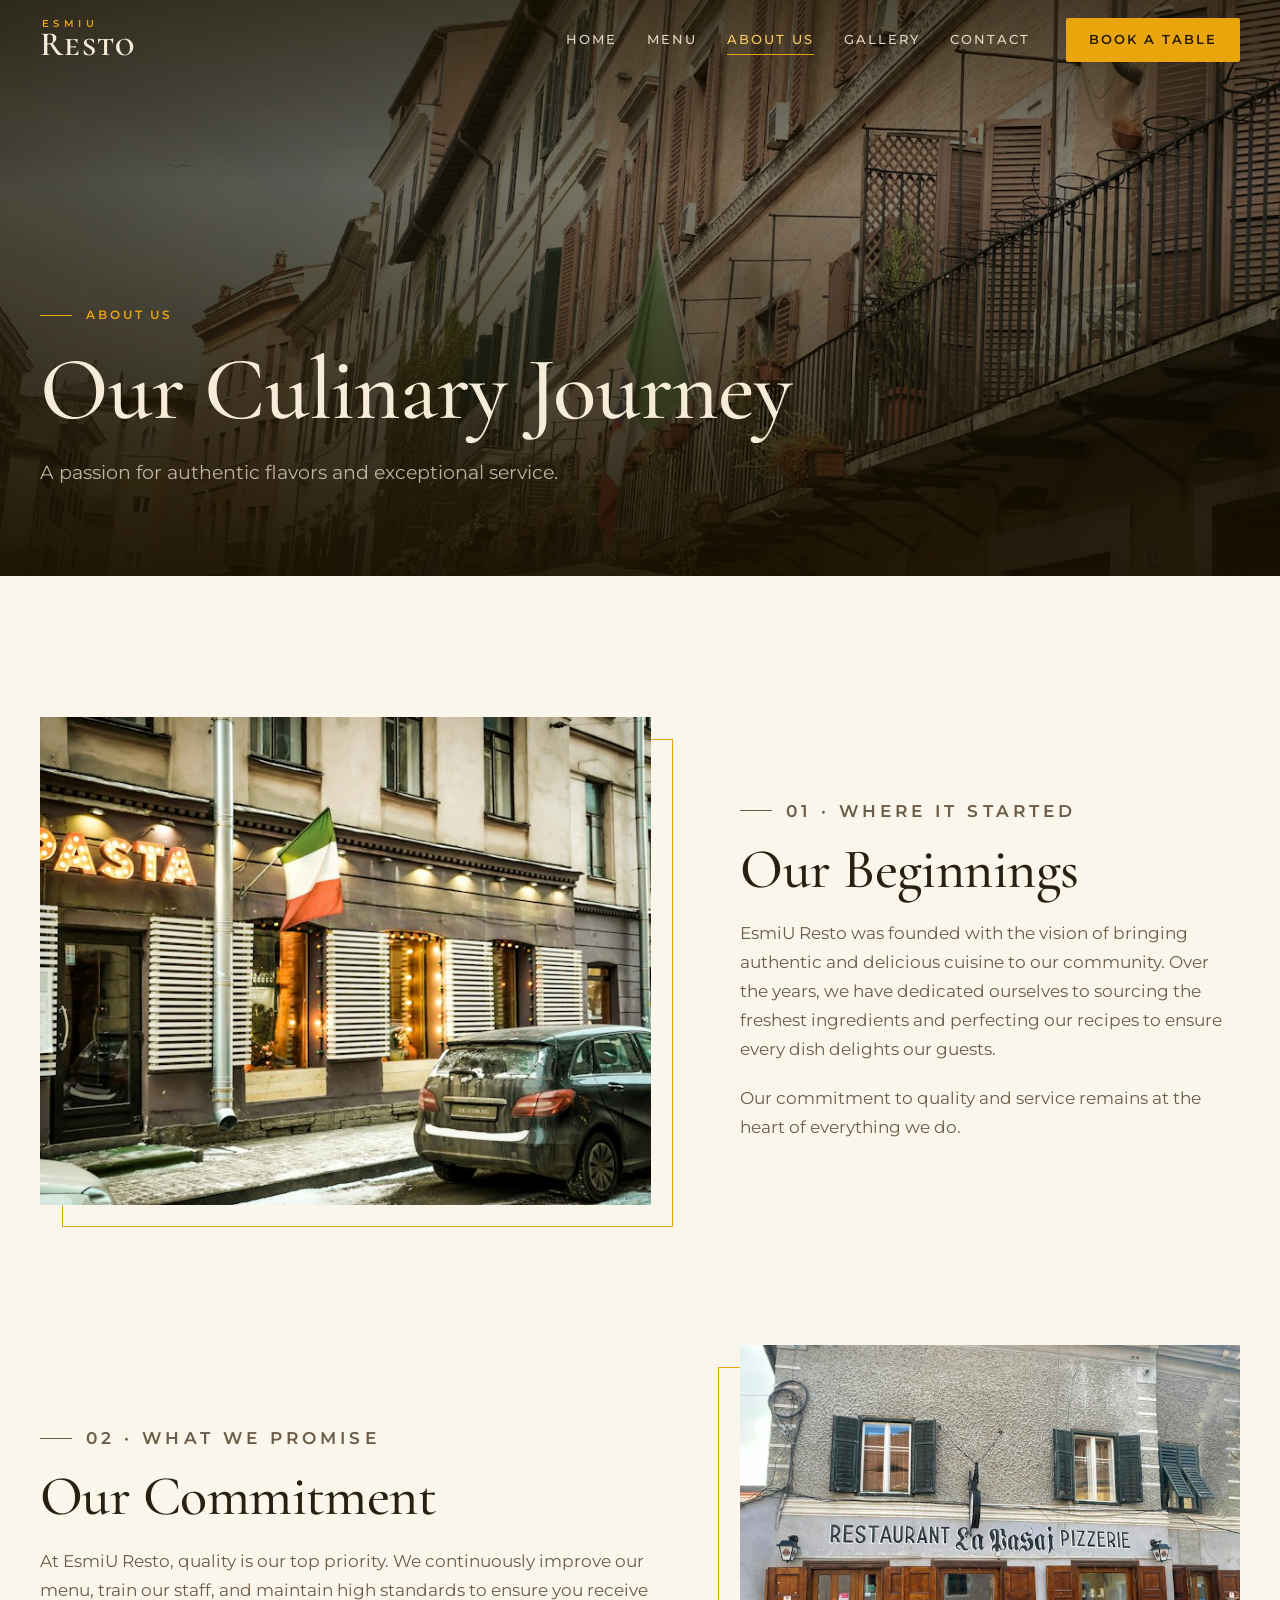
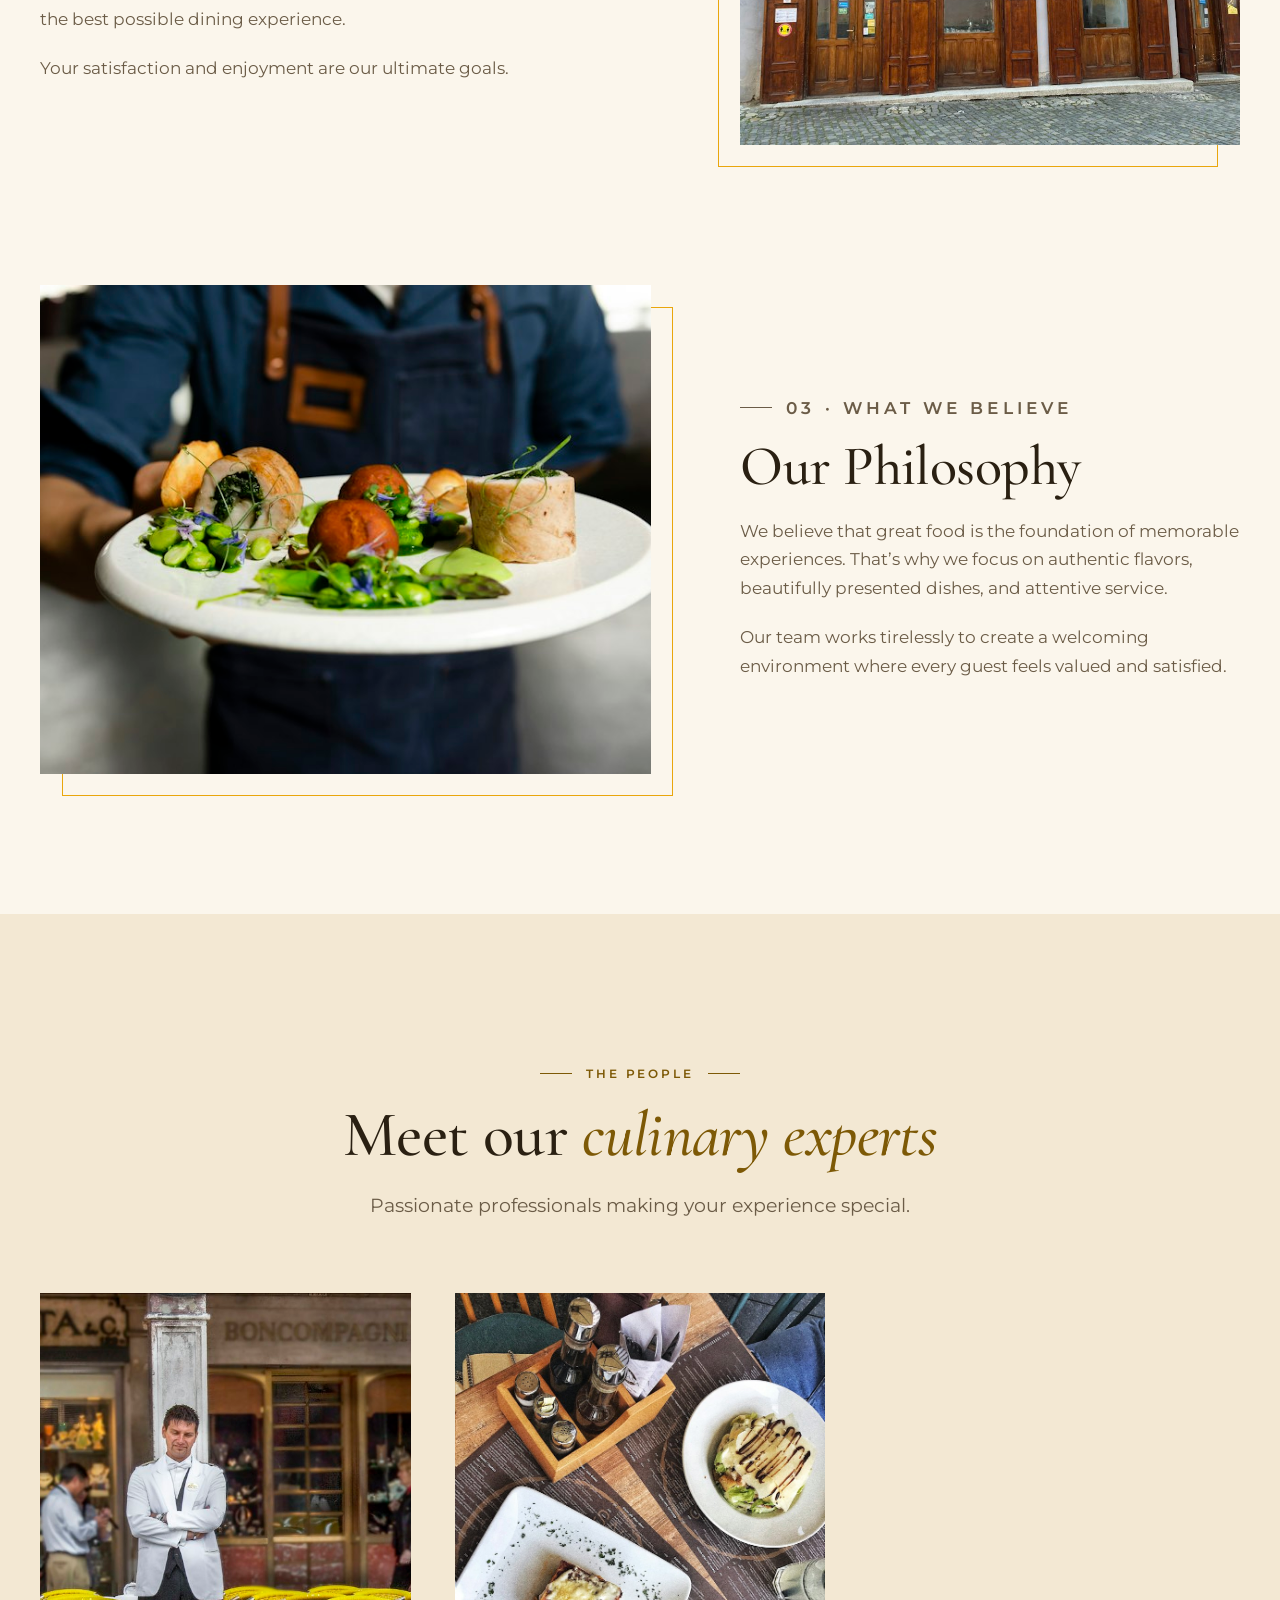
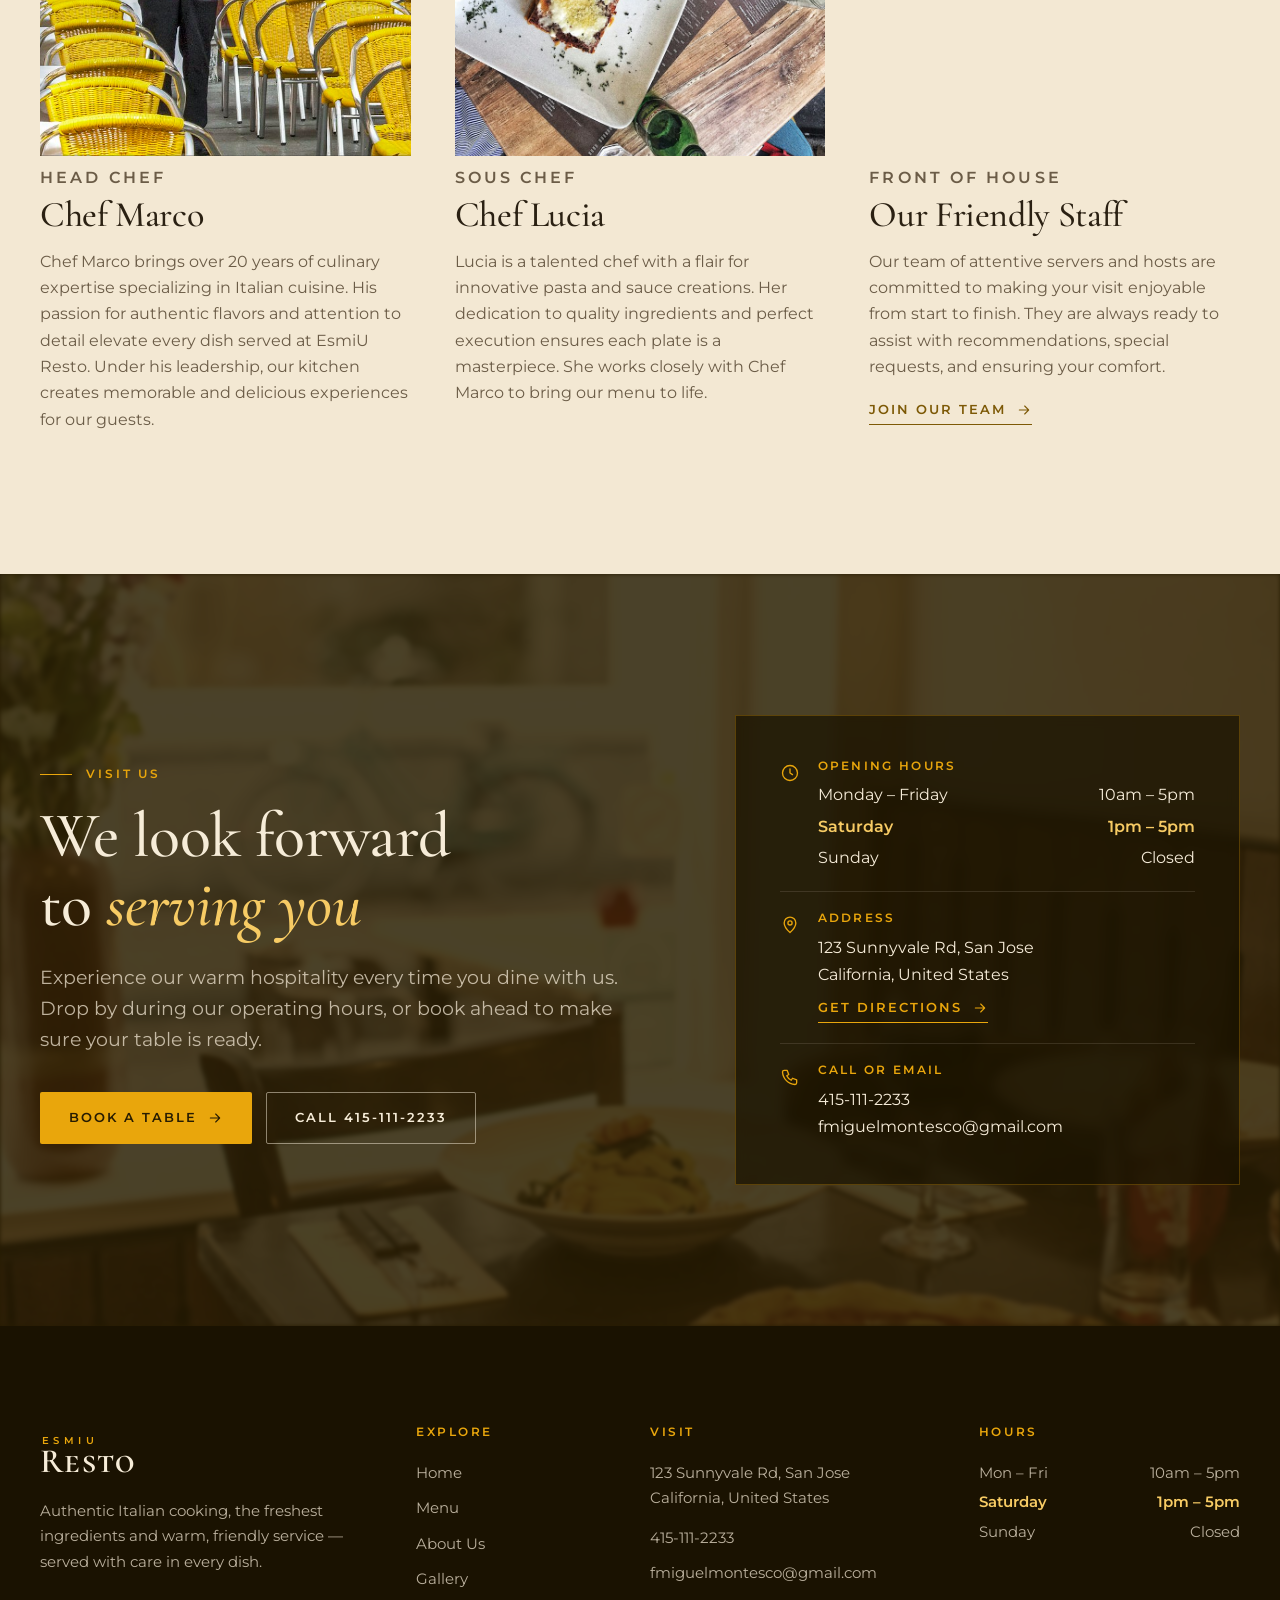
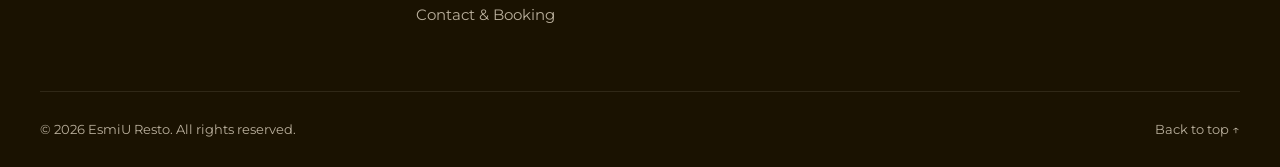
==== about.html @ 7eee8d4f "Add menu page with detailed dish descriptions and images" ====
<!doctype html>
<html lang="en">
<head>
  <meta charset="utf-8">
  <meta name="viewport" content="width=device-width, initial-scale=1">
  <title>About Us — EsmiU Resto</title>
  <meta name="description" content="The story behind EsmiU Resto: our beginnings, our commitment to quality and the chefs and staff who make every visit special.">
  <meta name="theme-color" content="#271c02">
  <meta property="og:type" content="website">
  <meta property="og:site_name" content="EsmiU Resto">
  <meta property="og:title" content="About Us — EsmiU Resto">
  <meta property="og:description" content="A passion for authentic flavors and exceptional service.">
  <meta property="og:image" content="assets/images/review-1-1600.jpg">
  <link rel="icon" href="assets/favicon.svg" type="image/svg+xml">
  <link rel="preconnect" href="https://fonts.googleapis.com">
  <link rel="preconnect" href="https://fonts.gstatic.com" crossorigin>
  <link rel="stylesheet" href="https://fonts.googleapis.com/css2?family=Cormorant+Garamond:ital,wght@0,400;0,500;0,600;1,400;1,500&family=Cormorant+SC:wght@500;600;700&family=Montserrat:wght@400;500;600&display=swap">
  <link rel="stylesheet" href="assets/css/styles.css">
  <script>document.documentElement.classList.add('js')</script>
</head>
<body id="top">
  <svg width="0" height="0" style="position:absolute" aria-hidden="true">
    <symbol id="i-arrow" viewBox="0 0 24 24"><path d="M5 12h14M13 6l6 6-6 6"/></symbol>
    <symbol id="i-clock" viewBox="0 0 24 24"><circle cx="12" cy="12" r="9"/><path d="M12 7v5l3 2"/></symbol>
    <symbol id="i-pin" viewBox="0 0 24 24"><path d="M12 21s-7-6.2-7-11.5a7 7 0 0 1 14 0C19 14.8 12 21 12 21z"/><circle cx="12" cy="9.5" r="2.5"/></symbol>
    <symbol id="i-phone" viewBox="0 0 24 24"><path d="M5 4h3.5l2 5-2.4 1.5a11 11 0 0 0 5.4 5.4L15 13.5l5 2V19a2 2 0 0 1-2 2A16 16 0 0 1 3 6a2 2 0 0 1 2-2z"/></symbol>
  </svg>

  <a class="skip-link" href="#main">Skip to content</a>

  <header class="site-header" data-header>
    <div class="container site-header__inner">
      <a class="brand" href="index.html" aria-label="EsmiU Resto home">
        <span class="brand__kicker">EsmiU</span>
        <span class="brand__name">Resto</span>
      </a>
      <nav class="nav" id="site-nav" aria-label="Main">
        <ul class="nav__list">
          <li><a class="nav__link" href="index.html">Home</a></li>
          <li><a class="nav__link" href="menu.html">Menu</a></li>
          <li><a class="nav__link" href="about.html" aria-current="page">About Us</a></li>
          <li><a class="nav__link" href="gallery.html">Gallery</a></li>
          <li><a class="nav__link" href="contact.html">Contact</a></li>
        </ul>
        <a class="btn btn--gold nav__cta" href="contact.html#booking">Book a Table</a>
        <p class="nav__extra">Mon–Fri 10am–5pm · Sat 1pm–5pm<br><a href="tel:415-111-2233">415-111-2233</a></p>
      </nav>
      <button class="nav-toggle" type="button" aria-controls="site-nav" aria-expanded="false" aria-label="Open menu" data-nav-toggle>
        <span></span><span></span>
      </button>
    </div>
  </header>

  <main id="main">
    <section class="page-hero on-dark" aria-labelledby="page-title">
      <div class="page-hero__media">
        <img src="assets/images/review-1-1600.jpg"
             srcset="assets/images/review-1-800.jpg 800w, assets/images/review-1-1600.jpg 1600w"
             sizes="100vw" width="1600" height="1066" fetchpriority="high"
             alt="A narrow Italian street lined with restaurants">
      </div>
      <div class="container page-hero__content">
        <p class="eyebrow reveal">About us</p>
        <h1 class="reveal" id="page-title" style="--d:.08s">Our Culinary Journey</h1>
        <p class="lead reveal" style="--d:.16s">A passion for authentic flavors and exceptional service.</p>
      </div>
    </section>

    <!-- Story -->
    <section class="section" aria-label="Our story">
      <div class="container">
        <article class="feature">
          <div class="feature__media reveal">
            <img src="assets/images/about-beginnings-800.jpg"
                 srcset="assets/images/about-beginnings-800.jpg 800w, assets/images/about-beginnings-1600.jpg 1600w"
                 sizes="(max-width: 960px) 92vw, 55vw" width="800" height="533" loading="lazy" decoding="async"
                 alt="A pasta restaurant glowing at dusk on a city street">
          </div>
          <div class="feature__text reveal" style="--d:.1s">
            <p class="eyebrow">01 · Where it started</p>
            <h2>Our Beginnings</h2>
            <p>EsmiU Resto was founded with the vision of bringing authentic and delicious cuisine to our community. Over the years, we have dedicated ourselves to sourcing the freshest ingredients and perfecting our recipes to ensure every dish delights our guests.</p>
            <p>Our commitment to quality and service remains at the heart of everything we do.</p>
          </div>
        </article>

        <article class="feature feature--flip">
          <div class="feature__media reveal">
            <img src="assets/images/about-commitment-800.jpg"
                 srcset="assets/images/about-commitment-800.jpg 800w, assets/images/about-commitment-1600.jpg 1600w"
                 sizes="(max-width: 960px) 92vw, 55vw" width="800" height="600" loading="lazy" decoding="async"
                 alt="The front of a traditional restaurant and pizzeria">
          </div>
          <div class="feature__text reveal" style="--d:.1s">
            <p class="eyebrow">02 · What we promise</p>
            <h2>Our Commitment</h2>
            <p>At EsmiU Resto, quality is our top priority. We continuously improve our menu, train our staff, and maintain high standards to ensure you receive the best possible dining experience.</p>
            <p>Your satisfaction and enjoyment are our ultimate goals.</p>
          </div>
        </article>

        <article class="feature">
          <div class="feature__media reveal">
            <img src="assets/images/about-philosophy-800.jpg"
                 srcset="assets/images/about-philosophy-800.jpg 800w, assets/images/about-philosophy-1600.jpg 1600w"
                 sizes="(max-width: 960px) 92vw, 55vw" width="800" height="530" loading="lazy" decoding="async"
                 alt="A server presenting a beautifully plated dish">
          </div>
          <div class="feature__text reveal" style="--d:.1s">
            <p class="eyebrow">03 · What we believe</p>
            <h2>Our Philosophy</h2>
            <p>We believe that great food is the foundation of memorable experiences. That’s why we focus on authentic flavors, beautifully presented dishes, and attentive service.</p>
            <p>Our team works tirelessly to create a welcoming environment where every guest feels valued and satisfied.</p>
          </div>
        </article>
      </div>
    </section>

    <!-- Team -->
    <section class="section section--tint" aria-labelledby="team-title">
      <div class="container">
        <header class="section-head section-head--center reveal">
          <p class="eyebrow">The people</p>
          <h2 class="title" id="team-title">Meet our <em>culinary experts</em></h2>
          <p class="lead">Passionate professionals making your experience special.</p>
        </header>
        <div class="grid-3">
          <article class="member reveal">
            <div class="member__media">
              <img src="assets/images/chef-marco-800.jpg"
                   srcset="assets/images/chef-marco-800.jpg 800w, assets/images/chef-marco-1600.jpg 1600w"
                   sizes="(max-width: 960px) 92vw, 30vw" width="800" height="696" loading="lazy" decoding="async"
                   alt="A chef in whites standing outside a restaurant terrace">
            </div>
            <p class="member__role">Head Chef</p>
            <h3>Chef Marco</h3>
            <p>Chef Marco brings over 20 years of culinary expertise specializing in Italian cuisine. His passion for authentic flavors and attention to detail elevate every dish served at EsmiU Resto. Under his leadership, our kitchen creates memorable and delicious experiences for our guests.</p>
          </article>
          <article class="member reveal" style="--d:.1s">
            <div class="member__media">
              <img src="assets/images/chef-lucia-800.jpg"
                   srcset="assets/images/chef-lucia-800.jpg 800w, assets/images/chef-lucia-1600.jpg 1600w"
                   sizes="(max-width: 960px) 92vw, 30vw" width="800" height="1067" loading="lazy" decoding="async"
                   alt="Freshly plated pasta and salads on a restaurant table">
            </div>
            <p class="member__role">Sous Chef</p>
            <h3>Chef Lucia</h3>
            <p>Lucia is a talented chef with a flair for innovative pasta and sauce creations. Her dedication to quality ingredients and perfect execution ensures each plate is a masterpiece. She works closely with Chef Marco to bring our menu to life.</p>
          </article>
          <article class="member reveal" style="--d:.2s">
            <div class="member__media">
              <img src="assets/images/staff-800.jpg"
                   srcset="assets/images/staff-800.jpg 800w, assets/images/staff-1600.jpg 1600w"
                   sizes="(max-width: 960px) 92vw, 30vw" width="800" height="1009" loading="lazy" decoding="async"
                   alt="A smiling host beside a chalkboard menu listing lasagna and penne">
            </div>
            <p class="member__role">Front of house</p>
            <h3>Our Friendly Staff</h3>
            <p>Our team of attentive servers and hosts are committed to making your visit enjoyable from start to finish. They are always ready to assist with recommendations, special requests, and ensuring your comfort.</p>
            <a class="link-arrow" href="mailto:fmiguelmontesco@gmail.com?subject=Joining%20the%20EsmiU%20Resto%20team">Join our team <svg class="icon" aria-hidden="true"><use href="#i-arrow"/></svg></a>
          </article>
        </div>
      </div>
    </section>

    <!-- Visit -->
    <section class="section section--dark on-dark visit" aria-labelledby="visit-title">
      <div class="visit__bg" aria-hidden="true">
        <img src="assets/images/reservation-1600.jpg" width="1600" height="1066" loading="lazy" decoding="async" alt="">
      </div>
      <div class="container visit__grid">
        <div class="reveal">
          <p class="eyebrow">Visit us</p>
          <h2 class="title" id="visit-title" style="margin-top:18px">We look forward to <em>serving you</em></h2>
          <p class="lead">Experience our warm hospitality every time you dine with us. Drop by during our operating hours, or book ahead to make sure your table is ready.</p>
          <div class="visit__actions">
            <a class="btn btn--gold" href="contact.html#booking">Book a Table <svg class="icon" aria-hidden="true"><use href="#i-arrow"/></svg></a>
            <a class="btn btn--outline" href="tel:415-111-2233">Call 415-111-2233</a>
          </div>
        </div>
        <div class="info-card reveal" style="--d:.12s">
          <div class="info-row">
            <svg class="icon" aria-hidden="true"><use href="#i-clock"/></svg>
            <div>
              <h3>Opening hours</h3>
              <ul class="hours" data-hours>
                <li data-days="1,2,3,4,5"><span>Monday – Friday</span><span>10am – 5pm</span></li>
                <li data-days="6"><span>Saturday</span><span>1pm – 5pm</span></li>
                <li data-days="0"><span>Sunday</span><span>Closed</span></li>
              </ul>
            </div>
          </div>
          <div class="info-row">
            <svg class="icon" aria-hidden="true"><use href="#i-pin"/></svg>
            <div>
              <h3>Address</h3>
              <address>123 Sunnyvale Rd, San Jose<br>California, United States</address>
              <a class="link-arrow" href="https://maps.google.com/maps?q=123+Sunnyvale+Rd,+San+Jose,+California" target="_blank" rel="noopener">Get directions <svg class="icon" aria-hidden="true"><use href="#i-arrow"/></svg></a>
            </div>
          </div>
          <div class="info-row">
            <svg class="icon" aria-hidden="true"><use href="#i-phone"/></svg>
            <div>
              <h3>Call or email</h3>
              <a href="tel:415-111-2233">415-111-2233</a><br>
              <a href="mailto:fmiguelmontesco@gmail.com">fmiguelmontesco@gmail.com</a>
            </div>
          </div>
        </div>
      </div>
    </section>
  </main>

  <footer class="site-footer on-dark">
    <div class="container footer-grid">
      <div>
        <a class="brand" href="index.html" aria-label="EsmiU Resto home">
          <span class="brand__kicker">EsmiU</span>
          <span class="brand__name">Resto</span>
        </a>
        <p class="footer-blurb">Authentic Italian cooking, the freshest ingredients and warm, friendly service — served with care in every dish.</p>
      </div>
      <div>
        <h2>Explore</h2>
        <ul class="footer-links">
          <li><a href="index.html">Home</a></li>
          <li><a href="menu.html">Menu</a></li>
          <li><a href="about.html">About Us</a></li>
          <li><a href="gallery.html">Gallery</a></li>
          <li><a href="contact.html">Contact &amp; Booking</a></li>
        </ul>
      </div>
      <div>
        <h2>Visit</h2>
        <address>123 Sunnyvale Rd, San Jose<br>California, United States</address>
        <ul class="footer-links">
          <li><a href="tel:415-111-2233">415-111-2233</a></li>
          <li><a href="mailto:fmiguelmontesco@gmail.com">fmiguelmontesco@gmail.com</a></li>
        </ul>
      </div>
      <div>
        <h2>Hours</h2>
        <ul class="hours" data-hours>
          <li data-days="1,2,3,4,5"><span>Mon – Fri</span><span>10am – 5pm</span></li>
          <li data-days="6"><span>Saturday</span><span>1pm – 5pm</span></li>
          <li data-days="0"><span>Sunday</span><span>Closed</span></li>
        </ul>
      </div>
    </div>
    <div class="container footer-bottom">
      <p>© <span data-year>2026</span> EsmiU Resto. All rights reserved.</p>
      <a href="#top">Back to top ↑</a>
    </div>
  </footer>

  <script src="assets/js/main.js" defer></script>
</body>
</html>
---- assets/css/styles.css ----
/* ==========================================================================
   EsmiU Resto — site styles
   Palette and wordmark carried over from the original site:
   espresso #271c02 · gold #e9a60c · deep gold #886107 · cream #fcebc5
   ========================================================================== */

:root {
  --ink: #271c02;
  --ink-deep: #1a1201;
  --gold: #e9a60c;
  --gold-soft: #f7cb64;
  --gold-deep: #7d5906;
  --cream: #fcebc5;
  --paper: #fbf6ec;
  --paper-2: #f3e8d3;
  --text: #2a2012;
  --muted: #6b5c47;
  --line: rgba(39, 28, 2, 0.14);
  --on-dark: #f6ecd8;
  --on-dark-muted: rgba(246, 236, 216, 0.72);
  --error: #b3412b;

  --font-display: "Cormorant Garamond", Georgia, "Times New Roman", serif;
  --font-mark: "Cormorant SC", "Cormorant Garamond", Georgia, serif;
  --font-body: "Montserrat", system-ui, -apple-system, "Segoe UI", sans-serif;

  --container: 1200px;
  --gutter: clamp(16px, 4vw, 40px);
  --header-h: 80px;
  --ease: cubic-bezier(0.2, 0.7, 0.2, 1);
  --ease-io: cubic-bezier(0.76, 0, 0.24, 1);
  --shadow: 0 40px 80px -56px rgba(39, 28, 2, 0.45);
}

/* ---------- Base ---------- */

*,
*::before,
*::after { box-sizing: border-box; }

html {
  scroll-behavior: smooth;
  scroll-padding-top: calc(var(--header-h) + 16px);
  -webkit-text-size-adjust: 100%;
}

body {
  margin: 0;
  background: var(--paper);
  color: var(--text);
  font: 400 16px/1.7 var(--font-body);
  -webkit-font-smoothing: antialiased;
  text-rendering: optimizeLegibility;
  overflow-x: clip;
}

body.nav-open,
body:has(dialog[open]) { overflow: hidden; }

img { display: block; max-width: 100%; height: auto; }
a { color: inherit; text-decoration: none; }
address { font-style: normal; }
p { margin: 0; }
p + p { margin-top: 1em; }

h1, h2, h3, h4 {
  margin: 0;
  font-family: var(--font-display);
  font-weight: 500;
  line-height: 1.08;
  letter-spacing: -0.01em;
  text-wrap: balance;
}

em { font-style: italic; }
button, input, select, textarea { font: inherit; color: inherit; }
:focus-visible { outline: 2px solid var(--gold); outline-offset: 3px; }

.container {
  width: min(100% - 2 * var(--gutter), var(--container));
  margin-inline: auto;
}

.skip-link {
  position: absolute;
  left: 16px;
  top: -64px;
  z-index: 300;
  padding: 10px 16px;
  background: var(--gold);
  color: var(--ink);
  font-weight: 600;
  transition: top 0.2s;
}
.skip-link:focus { top: 16px; }

.visually-hidden {
  position: absolute !important;
  width: 1px; height: 1px;
  overflow: hidden;
  clip: rect(0 0 0 0);
  white-space: nowrap;
}

.icon {
  width: 20px;
  height: 20px;
  flex: none;
  fill: none;
  stroke: currentColor;
  stroke-width: 1.6;
  stroke-linecap: round;
  stroke-linejoin: round;
}

/* ---------- Type helpers ---------- */

.eyebrow {
  display: inline-flex;
  align-items: center;
  gap: 14px;
  font: 600 12px/1.2 var(--font-body);
  letter-spacing: 0.24em;
  text-transform: uppercase;
  color: var(--gold-deep);
}
.eyebrow::before {
  content: "";
  width: 32px;
  height: 1px;
  background: currentColor;
}

.lead {
  max-width: 60ch;
  font-size: clamp(16.5px, 1.5vw, 18.5px);
  color: var(--muted);
}

.title {
  font-size: clamp(38px, 5vw, 64px);
}

.title em,
.accent { color: var(--gold-deep); }

.link-arrow {
  display: inline-flex;
  align-items: center;
  gap: 10px;
  padding-bottom: 6px;
  border-bottom: 1px solid currentColor;
  font: 600 12.5px/1 var(--font-body);
  letter-spacing: 0.16em;
  text-transform: uppercase;
  color: var(--gold-deep);
  transition: gap 0.25s var(--ease), color 0.25s;
}
.link-arrow .icon { width: 16px; height: 16px; }
.link-arrow:hover { gap: 14px; }

/* Dark surfaces */
.on-dark .eyebrow { color: var(--gold); }
.on-dark .lead { color: var(--on-dark-muted); }
.on-dark .title em,
.on-dark .accent { color: var(--gold-soft); }
.on-dark .link-arrow { color: var(--gold); }
.on-dark .link-arrow:hover { color: var(--gold-soft); }

/* ---------- Buttons ---------- */

.btn {
  position: relative;
  isolation: isolate;
  overflow: hidden;
  display: inline-flex;
  align-items: center;
  justify-content: center;
  gap: 10px;
  min-height: 52px;
  padding: 0 28px;
  border: 1px solid transparent;
  border-radius: 2px;
  font: 600 12.5px/1 var(--font-body);
  letter-spacing: 0.16em;
  text-transform: uppercase;
  white-space: nowrap;
  cursor: pointer;
  transition: background 0.25s, color 0.25s, border-color 0.25s, box-shadow 0.3s, transform 0.25s var(--ease);
}
.btn .icon { width: 16px; height: 16px; transition: transform 0.25s var(--ease); }
.btn:hover .icon { transform: translateX(3px); }
.btn:active { transform: translateY(1px); }

/* A soft light sweeps across solid buttons on hover. */
.btn--gold::after,
.btn--dark::after {
  content: "";
  position: absolute;
  inset: 0;
  z-index: -1;
  background: linear-gradient(110deg, transparent 35%, rgba(255, 255, 255, 0.42) 50%, transparent 65%);
  transform: translateX(-101%);
  transition: transform 0.8s var(--ease);
}
.btn--gold:hover::after,
.btn--dark:hover::after { transform: translateX(101%); }

.btn--gold { background: var(--gold); color: var(--ink); }
.btn--gold:hover { background: var(--gold-soft); box-shadow: 0 16px 30px -16px rgba(233, 166, 12, 0.75); }

.btn--outline { border-color: rgba(246, 236, 216, 0.5); color: var(--on-dark); }
.btn--outline:hover { background: var(--on-dark); border-color: var(--on-dark); color: var(--ink); }

.btn--dark { background: var(--ink); color: var(--cream); }
.btn--dark:hover { background: var(--gold-deep); }

/* ---------- Header & navigation ---------- */

.site-header {
  position: fixed;
  inset: 0 0 auto;
  z-index: 100;
  height: var(--header-h);
  color: var(--on-dark);
}

/* Background lives on a pseudo-element so backdrop-filter doesn't trap the fixed mobile nav. */
.site-header::before {
  content: "";
  position: absolute;
  inset: 0;
  background: rgba(26, 18, 1, 0.92);
  backdrop-filter: blur(12px);
  -webkit-backdrop-filter: blur(12px);
  box-shadow: 0 1px 0 rgba(233, 166, 12, 0.2);
  opacity: 0;
  transition: opacity 0.35s;
}
.site-header.is-solid::before { opacity: 1; }

.site-header__inner {
  position: relative;
  display: flex;
  align-items: center;
  justify-content: space-between;
  gap: 24px;
  height: 100%;
}

.brand {
  position: relative;
  z-index: 2;
  display: inline-flex;
  flex-direction: column;
  line-height: 1;
}
.brand__kicker {
  padding-left: 2px;
  margin-bottom: 1px;
  font: 600 10px/1 var(--font-body);
  letter-spacing: 0.44em;
  text-transform: uppercase;
  color: var(--gold);
}
.brand__name {
  font: 600 34px/0.9 var(--font-mark);
  letter-spacing: 0.04em;
}

.nav { display: flex; align-items: center; gap: 36px; }

.nav__list {
  display: flex;
  gap: 30px;
  margin: 0;
  padding: 0;
  list-style: none;
}

.nav__link {
  position: relative;
  display: inline-block;
  padding: 8px 0;
  font: 500 12.5px/1 var(--font-body);
  letter-spacing: 0.16em;
  text-transform: uppercase;
  opacity: 0.88;
  transition: opacity 0.2s, color 0.2s;
}
.nav__link::after {
  content: "";
  position: absolute;
  inset: auto 0 0;
  height: 1px;
  background: var(--gold);
  transform: scaleX(0);
  transform-origin: left;
  transition: transform 0.3s var(--ease);
}
.nav__link:hover,
.nav__link[aria-current="page"] { opacity: 1; color: var(--gold-soft); }
.nav__link:hover::after,
.nav__link[aria-current="page"]::after { transform: scaleX(1); }

.nav__cta { min-height: 44px; padding: 0 22px; }
.nav__extra { display: none; }

.nav-toggle {
  position: relative;
  z-index: 2;
  display: none;
  flex-direction: column;
  align-items: center;
  justify-content: center;
  gap: 6px;
  width: 46px;
  height: 46px;
  border: 1px solid rgba(246, 236, 216, 0.35);
  border-radius: 50%;
  background: transparent;
  color: var(--on-dark);
  cursor: pointer;
}
.nav-toggle span {
  display: block;
  width: 18px;
  height: 1.5px;
  background: currentColor;
  transition: transform 0.3s var(--ease);
}
.nav-toggle[aria-expanded="true"] span:first-child { transform: translateY(3.75px) rotate(45deg); }
.nav-toggle[aria-expanded="true"] span:last-child { transform: translateY(-3.75px) rotate(-45deg); }

@media (max-width: 1020px) {
  .nav-toggle { display: inline-flex; }

  .nav {
    position: fixed;
    inset: 0;
    z-index: 1;
    flex-direction: column;
    justify-content: center;
    gap: 40px;
    padding: calc(var(--header-h) + 20px) var(--gutter) 40px;
    background: var(--ink-deep);
    opacity: 0;
    visibility: hidden;
    transition: opacity 0.35s, visibility 0.35s;
  }
  .nav.is-open { opacity: 1; visibility: visible; }

  .nav__list { flex-direction: column; align-items: center; gap: 14px; }
  .nav__link {
    font: 500 clamp(32px, 8vw, 44px)/1.15 var(--font-display);
    letter-spacing: 0;
    text-transform: none;
  }
  .nav__cta { min-height: 52px; padding: 0 32px; }

  .nav__extra {
    display: block;
    text-align: center;
    font-size: 14px;
    color: var(--on-dark-muted);
  }

  /* Menu items rise in one after another when the overlay opens. */
  .nav__list li,
  .nav__cta,
  .nav__extra {
    opacity: 0;
    transform: translateY(18px);
    transition: opacity 0.5s var(--ease), transform 0.5s var(--ease);
  }
  .nav.is-open .nav__list li,
  .nav.is-open .nav__cta,
  .nav.is-open .nav__extra { opacity: 1; transform: none; }
  .nav.is-open .nav__list li:nth-child(1) { transition-delay: 0.06s; }
  .nav.is-open .nav__list li:nth-child(2) { transition-delay: 0.11s; }
  .nav.is-open .nav__list li:nth-child(3) { transition-delay: 0.16s; }
  .nav.is-open .nav__list li:nth-child(4) { transition-delay: 0.21s; }
  .nav.is-open .nav__list li:nth-child(5) { transition-delay: 0.26s; }
  .nav.is-open .nav__cta { transition-delay: 0.32s; }
  .nav.is-open .nav__extra { transition-delay: 0.38s; }
}

/* ---------- Heroes ---------- */

.hero,
.page-hero {
  position: relative;
  isolation: isolate;
  display: flex;
  align-items: flex-end;
  overflow: hidden;
  background: var(--ink);
  color: var(--on-dark);
}

.hero { min-height: 100vh; min-height: 100svh; }
.page-hero { min-height: clamp(440px, 64vh, 660px); }

.hero__media,
.page-hero__media {
  position: absolute;
  inset: 0;
  z-index: -2;
}
.hero__media img,
.page-hero__media img {
  width: 100%;
  height: 100%;
  object-fit: cover;
  filter: sepia(0.4) saturate(1.1) brightness(0.66) contrast(1.05);
  transform: scale(1.06);
  animation: settle 14s var(--ease) forwards;
}
.page-hero__media img { filter: sepia(0.2) brightness(0.6); }

@keyframes settle { to { transform: scale(1); } }

.hero::after,
.page-hero::after {
  content: "";
  position: absolute;
  inset: 0;
  z-index: -1;
  background:
    linear-gradient(180deg, rgba(26, 18, 1, 0.6) 0%, rgba(26, 18, 1, 0.1) 32%, rgba(26, 18, 1, 0.88) 100%),
    linear-gradient(90deg, rgba(26, 18, 1, 0.55) 0%, rgba(26, 18, 1, 0) 70%);
}

.hero__content {
  padding-block: calc(var(--header-h) + 64px) clamp(48px, 8vh, 96px);
}

.hero__title {
  margin-top: 22px;
  font: 600 clamp(64px, 12.5vw, 172px)/0.86 var(--font-mark);
  letter-spacing: 0.01em;
}

.hero__tagline {
  max-width: 26ch;
  margin-top: 22px;
  font: italic 400 clamp(22px, 2.6vw, 32px)/1.3 var(--font-display);
  color: var(--cream);
}

.hero__actions {
  display: flex;
  flex-wrap: wrap;
  gap: 14px;
  margin-top: 38px;
}

.hero__meta {
  display: flex;
  flex-wrap: wrap;
  gap: 14px 36px;
  margin-top: clamp(40px, 7vh, 72px);
  padding-top: 24px;
  border-top: 1px solid rgba(246, 236, 216, 0.2);
  font-size: 14px;
  color: var(--on-dark-muted);
}
.hero__meta > * { display: inline-flex; align-items: center; gap: 10px; }
.hero__meta .icon { width: 18px; height: 18px; color: var(--gold); }

.page-hero__content {
  padding-block: calc(var(--header-h) + 56px) clamp(48px, 7vw, 88px);
}
.page-hero h1 {
  margin-top: 18px;
  font-size: clamp(46px, 7vw, 96px);
}
.page-hero .lead { margin-top: 18px; color: var(--on-dark-muted); }
.page-hero .hero__meta { margin-top: 32px; }

/* Leaves room for cards that overlap the bottom of the hero. */
.page-hero--lift .page-hero__content { padding-bottom: clamp(120px, 13vw, 180px); }

/* Vertical "scroll" cue in the home hero */
.scroll-cue {
  position: absolute;
  right: max(var(--gutter), calc((100% - var(--container)) / 2));
  bottom: clamp(48px, 8vh, 96px);
  display: flex;
  flex-direction: column;
  align-items: center;
  gap: 14px;
  font: 600 10.5px/1 var(--font-body);
  letter-spacing: 0.32em;
  text-transform: uppercase;
  color: var(--on-dark-muted);
  transition: color 0.25s;
}
.scroll-cue span { writing-mode: vertical-rl; }
.scroll-cue::after {
  content: "";
  width: 1px;
  height: 72px;
  background: linear-gradient(var(--gold), rgba(233, 166, 12, 0));
  animation: cue 2.4s var(--ease-io) infinite;
}
.scroll-cue:hover { color: var(--gold-soft); }

@keyframes cue {
  0% { transform: scaleY(0); transform-origin: top; }
  45% { transform: scaleY(1); transform-origin: top; }
  55% { transform: scaleY(1); transform-origin: bottom; }
  100% { transform: scaleY(0); transform-origin: bottom; }
}

/* Open / closed indicator */
.status { display: inline-flex; align-items: center; gap: 10px; font-weight: 500; }
.status::before {
  content: "";
  width: 8px;
  height: 8px;
  border-radius: 50%;
  background: #9a917f;
}
.status.is-open::before { background: #79c46b; box-shadow: 0 0 0 4px rgba(121, 196, 107, 0.22); }
.status.is-closed::before { background: #e07a5f; box-shadow: 0 0 0 4px rgba(224, 122, 95, 0.2); }
.on-dark .status { color: var(--on-dark); }
[data-open-status]:empty { display: none; }

/* ---------- Sections ---------- */

.section { padding-block: clamp(80px, 11vw, 150px); }
.section--tint { background: var(--paper-2); }
.section--dark { background: var(--ink); color: var(--on-dark); }

.section-head { max-width: 720px; margin-bottom: clamp(44px, 6vw, 72px); }
.section-head .title { margin-top: 18px; }
.section-head .lead { margin-top: 20px; }

.section-head--center { margin-inline: auto; text-align: center; }
.section-head--center .lead { margin-inline: auto; }
.section-head--center .eyebrow::after {
  content: "";
  width: 32px;
  height: 1px;
  background: currentColor;
}

.section-head--split {
  display: flex;
  flex-wrap: wrap;
  align-items: flex-end;
  justify-content: space-between;
  gap: 24px 48px;
  max-width: none;
}
.section-head--split > div { max-width: 640px; }

/* ---------- Marquee band ---------- */

.marquee {
  overflow: hidden;
  padding-block: 20px;
  background: var(--gold);
  color: var(--ink);
}
.marquee__track {
  display: flex;
  width: max-content;
  animation: marquee 42s linear infinite;
}
.marquee:hover .marquee__track { animation-play-state: paused; }
.marquee__group { display: flex; flex: none; align-items: center; }
.marquee__group span {
  padding-inline: 26px;
  font: italic 500 clamp(24px, 2.8vw, 34px)/1 var(--font-display);
  white-space: nowrap;
}
.marquee__group svg {
  width: 14px;
  height: 14px;
  flex: none;
  fill: var(--ink);
  opacity: 0.55;
}

@keyframes marquee { to { transform: translateX(-50%); } }

/* ---------- Welcome (home) ---------- */

.welcome {
  display: grid;
  grid-template-columns: 1fr 1fr;
  gap: clamp(56px, 8vw, 120px);
  align-items: center;
}
.welcome__text .lead { margin-top: 24px; }
.welcome__text p:not(.lead) { margin-top: 18px; color: var(--muted); }

.promise {
  margin: 34px 0 0;
  padding-left: 24px;
  border-left: 2px solid var(--gold);
  font: italic 400 clamp(21px, 2vw, 25px)/1.45 var(--font-display);
  color: var(--text);
}
.welcome__text .link-arrow { margin-top: 34px; }

.collage { position: relative; padding-bottom: 80px; }
.collage__main {
  width: 80%;
  aspect-ratio: 4 / 5;
  object-fit: cover;
}
.collage__inset {
  position: absolute;
  right: 0;
  bottom: 0;
  width: 54%;
  aspect-ratio: 4 / 3;
  object-fit: cover;
  border: 10px solid var(--paper);
  box-shadow: 0 30px 60px -30px rgba(39, 28, 2, 0.5);
}

.badge {
  position: absolute;
  top: -40px;
  right: 6%;
  display: grid;
  place-items: center;
  width: 150px;
  height: 150px;
  border-radius: 50%;
  background: var(--cream);
  color: var(--ink);
  box-shadow: 0 20px 40px -24px rgba(39, 28, 2, 0.5);
}
.badge svg {
  position: absolute;
  inset: 0;
  width: 100%;
  height: 100%;
  animation: spin 30s linear infinite;
}
.badge text {
  font: 600 10.5px var(--font-body);
  letter-spacing: 0.3em;
  fill: var(--gold-deep);
}
.badge__core { font: 600 26px/1 var(--font-mark); }

@keyframes spin { to { transform: rotate(360deg); } }

/* ---------- Pillars ---------- */

.grid-3 {
  display: grid;
  grid-template-columns: repeat(3, 1fr);
  gap: clamp(28px, 3.5vw, 44px);
}

.pillar__media {
  position: relative;
  aspect-ratio: 4 / 3;
  overflow: hidden;
}
.pillar__media img,
.member__media img,
.dish__media img,
.review__media img {
  width: 100%;
  height: 100%;
  object-fit: cover;
  transition: transform 1s var(--ease);
}
.pillar:hover img,
.member:hover img,
.dish:hover img { transform: scale(1.05); }

.pillar__num {
  position: absolute;
  left: 20px;
  bottom: 10px;
  font: 500 56px/1 var(--font-display);
  font-variant-numeric: lining-nums;
  color: var(--cream);
  text-shadow: 0 2px 24px rgba(26, 18, 1, 0.6);
}
.pillar h3 { margin-top: 26px; font-size: 32px; }
.pillar p { margin-top: 12px; color: var(--muted); }

/* ---------- Signature dishes ---------- */

.dishes {
  display: grid;
  grid-template-columns: repeat(4, 1fr);
  gap: 24px;
}

.dish {
  display: flex;
  flex-direction: column;
  border: 1px solid rgba(233, 166, 12, 0.18);
  background: rgba(246, 236, 216, 0.03);
  transition: border-color 0.3s, transform 0.4s var(--ease);
}
.dish:hover { border-color: rgba(233, 166, 12, 0.55); transform: translateY(-4px); }
.dish__media { aspect-ratio: 4 / 5; overflow: hidden; }
.dish__body {
  display: flex;
  flex: 1;
  flex-direction: column;
  gap: 12px;
  padding: 26px 24px 28px;
}
.dish__tag {
  font: 600 11px/1 var(--font-body);
  letter-spacing: 0.2em;
  text-transform: uppercase;
  color: var(--gold);
}
.dish h3 { font-size: 29px; }
.dish p { flex: 1; font-size: 15px; color: var(--on-dark-muted); }
.dish .link-arrow { align-self: flex-start; margin-top: 8px; }

/* ---------- Story list (home) ---------- */

.story {
  display: grid;
  grid-template-columns: 0.85fr 1.15fr;
  gap: clamp(48px, 7vw, 110px);
  align-items: start;
}
.story__intro { position: sticky; top: calc(var(--header-h) + 40px); }
.story__intro .lead { margin-top: 22px; }
.story__intro .btn { margin-top: 34px; }

.story-item {
  display: grid;
  grid-template-columns: 210px 1fr;
  gap: 32px;
  align-items: center;
  padding-block: 34px;
  border-top: 1px solid var(--line);
}
.story-item:last-child { border-bottom: 1px solid var(--line); }
.story-item img { width: 100%; aspect-ratio: 4 / 3; object-fit: cover; }
.story-item h3 { font-size: 30px; }
.story-item p { margin-top: 10px; color: var(--muted); }

/* ---------- Reviews ---------- */

.reviews {
  display: grid;
  grid-template-columns: repeat(3, 1fr);
  gap: 28px;
}
.review {
  display: flex;
  flex-direction: column;
  margin: 0;
  background: var(--paper);
  box-shadow: 0 30px 60px -48px rgba(39, 28, 2, 0.5);
}
.review__media { aspect-ratio: 16 / 9; overflow: hidden; }
.review__body {
  display: flex;
  flex: 1;
  flex-direction: column;
  padding: 30px 32px 34px;
}
.review__mark {
  height: 34px;
  font: 500 92px/0.75 var(--font-display);
  color: var(--gold);
}
.review h3 { margin-top: 6px; font-size: 27px; }
.review blockquote {
  flex: 1;
  margin: 14px 0 0;
  font: italic 400 20px/1.5 var(--font-display);
}
.review figcaption {
  margin-top: 24px;
  font: 600 11.5px/1 var(--font-body);
  letter-spacing: 0.2em;
  text-transform: uppercase;
  color: var(--muted);
}

/* ---------- Visit band ---------- */

.visit { position: relative; isolation: isolate; overflow: hidden; }
.visit__bg { position: absolute; inset: 0; z-index: -1; }
.visit__bg img {
  width: 100%;
  height: 100%;
  object-fit: cover;
  opacity: 0.16;
  filter: sepia(0.5) blur(2px);
}

.visit__grid {
  display: grid;
  grid-template-columns: 1.1fr 0.9fr;
  gap: clamp(40px, 6vw, 96px);
  align-items: center;
}
.visit__grid .lead { margin-top: 22px; }
.visit__actions { display: flex; flex-wrap: wrap; gap: 14px; margin-top: 36px; }

.info-card {
  padding: clamp(28px, 4vw, 44px);
  border: 1px solid rgba(233, 166, 12, 0.28);
  background: rgba(26, 18, 1, 0.72);
  backdrop-filter: blur(6px);
  -webkit-backdrop-filter: blur(6px);
}
.info-card--light {
  border-color: var(--line);
  background: var(--paper);
  backdrop-filter: none;
}

.info-row {
  display: grid;
  grid-template-columns: 22px 1fr;
  gap: 16px;
  padding-block: 20px;
  border-bottom: 1px solid rgba(246, 236, 216, 0.12);
}
.info-card--light .info-row { border-bottom-color: var(--line); }
.info-row:first-child { padding-top: 0; }
.info-row:last-child { padding-bottom: 0; border-bottom: 0; }
.info-row > .icon { margin-top: 3px; color: var(--gold); }
.info-card--light .info-row > .icon { color: var(--gold-deep); }
.info-row h3 {
  margin-bottom: 8px;
  font: 600 11.5px/1.2 var(--font-body);
  letter-spacing: 0.2em;
  text-transform: uppercase;
  color: var(--gold);
}
.info-card--light .info-row h3 { color: var(--gold-deep); }
.info-row a:hover { color: var(--gold-soft); }
.info-card--light .info-row a:hover { color: var(--gold-deep); }
.info-row .link-arrow { margin-top: 12px; }

.hours { display: grid; gap: 4px; margin: 0; padding: 0; list-style: none; }
.hours li { display: flex; justify-content: space-between; gap: 16px; }
.hours li.is-today { font-weight: 600; color: var(--gold-soft); }
.hours li.is-today::after { content: none; }
.info-card--light .hours li.is-today { color: var(--gold-deep); }

/* ---------- Feature rows (menu, about) ---------- */

.feature {
  display: grid;
  grid-template-columns: 1.1fr 0.9fr;
  gap: clamp(40px, 7vw, 110px);
  align-items: center;
}
.feature + .feature { margin-top: clamp(80px, 11vw, 140px); }
.feature--flip .feature__media { order: 2; }

.feature__media { position: relative; isolation: isolate; }
.feature__media img { width: 100%; aspect-ratio: 5 / 4; object-fit: cover; }
.feature__media::before {
  content: "";
  position: absolute;
  inset: 22px -22px -22px 22px;
  z-index: -1;
  border: 1px solid var(--gold);
}
.feature--flip .feature__media::before { inset: 22px 22px -22px -22px; }

.feature__text h2 { margin-top: 18px; font-size: clamp(36px, 4.4vw, 56px); }
.feature__text p { margin-top: 20px; font-size: 17px; color: var(--muted); }
.feature__text .btn,
.feature__text .link-arrow { margin-top: 32px; }

/* ---------- La Carta (full menu) ---------- */

.carta {
  position: relative;
  padding: clamp(36px, 6vw, 84px);
  border: 1px solid var(--line);
  background: var(--paper);
  box-shadow: 0 40px 80px -56px rgba(39, 28, 2, 0.45);
}
.carta::before {
  content: "";
  position: absolute;
  inset: 10px;
  border: 1px solid rgba(125, 89, 6, 0.3);
  pointer-events: none;
}

.carta__head { margin-bottom: clamp(40px, 6vw, 64px); text-align: center; }
.carta__head .brand { color: var(--ink); align-items: center; }
.carta__head .brand__kicker { color: var(--gold-deep); }
.carta__head .brand__name { font-size: 54px; }
.carta__head p {
  margin-top: 14px;
  font: italic 400 20px/1.4 var(--font-display);
  color: var(--muted);
}

.carta__cols {
  display: grid;
  grid-template-columns: 1fr 1fr;
  gap: 56px clamp(40px, 6vw, 96px);
}
.carta__cols > div { display: grid; gap: 48px; align-content: start; }

.carta__group h3 {
  display: flex;
  flex-wrap: wrap;
  align-items: baseline;
  gap: 4px 14px;
  padding-bottom: 14px;
  border-bottom: 1px solid var(--line);
  font: 600 27px/1 var(--font-mark);
  letter-spacing: 0.06em;
  color: var(--gold-deep);
}
.carta__group h3 small {
  font: italic 400 18px var(--font-display);
  letter-spacing: 0;
  color: var(--muted);
}

.carta__item {
  margin-inline: -14px;
  padding: 20px 14px;
  border-bottom: 1px dashed rgba(39, 28, 2, 0.16);
}
.carta__item:target { animation: flash 2.6s ease; }
.carta__item h4 {
  display: flex;
  flex-wrap: wrap;
  align-items: center;
  gap: 8px 12px;
  font-size: 27px;
}
.carta__item p { margin-top: 6px; font-size: 15px; color: var(--muted); }

@keyframes flash {
  0%, 45% { background: rgba(233, 166, 12, 0.2); }
  100% { background: transparent; }
}

.tag {
  padding: 6px 10px;
  border: 1px solid var(--gold);
  border-radius: 999px;
  font: 600 10px/1 var(--font-body);
  letter-spacing: 0.18em;
  text-transform: uppercase;
  color: var(--gold-deep);
}

.carta__note {
  margin-top: 52px;
  text-align: center;
  font: italic 400 19px/1.5 var(--font-display);
  color: var(--muted);
}

/* ---------- Photo tiles, bento & masonry ---------- */

.tile {
  position: relative;
  display: block;
  width: 100%;
  height: 100%;
  padding: 0;
  border: 0;
  overflow: hidden;
  background: var(--ink);
  cursor: zoom-in;
}
.tile[hidden] { display: none; }
.tile img {
  width: 100%;
  height: 100%;
  object-fit: cover;
  transition: transform 1s var(--ease), opacity 0.3s;
}
.tile:hover img { transform: scale(1.05); opacity: 0.88; }

/* Expand icon that spins in on hover */
.tile::after {
  content: "";
  position: absolute;
  top: 14px;
  right: 14px;
  width: 42px;
  height: 42px;
  border: 1px solid rgba(252, 235, 197, 0.45);
  border-radius: 50%;
  background: rgba(26, 18, 1, 0.55) url("data:image/svg+xml,%3Csvg xmlns='http://www.w3.org/2000/svg' width='16' height='16' fill='none' stroke='%23fcebc5' stroke-width='1.6' stroke-linecap='round'%3E%3Cpath d='M8 2v12M2 8h12'/%3E%3C/svg%3E") no-repeat center;
  opacity: 0;
  transform: scale(0.6) rotate(-90deg);
  transition: opacity 0.35s, transform 0.5s var(--ease);
}
.tile:hover::after,
.tile:focus-visible::after { opacity: 1; transform: none; }

.tile.is-entering {
  animation: tile-in 0.7s var(--ease) both;
  animation-delay: calc(var(--i, 0) * 45ms);
}
@keyframes tile-in {
  from { opacity: 0; transform: translateY(26px) scale(0.97); }
}

.tile__cap {
  position: absolute;
  inset: auto 0 0;
  padding: 48px 20px 16px;
  background: linear-gradient(transparent, rgba(26, 18, 1, 0.82));
  color: var(--cream);
  font: italic 400 20px/1.3 var(--font-display);
  text-align: left;
  opacity: 0;
  transform: translateY(8px);
  transition: opacity 0.35s, transform 0.35s var(--ease);
}
.tile:hover .tile__cap,
.tile:focus-visible .tile__cap { opacity: 1; transform: none; }
@media (hover: none) { .tile__cap { opacity: 1; transform: none; } }

.bento {
  display: grid;
  grid-template-columns: repeat(4, 1fr);
  grid-auto-rows: clamp(170px, 19vw, 250px);
  gap: 14px;
}
.bento > :first-child { grid-column: span 2; grid-row: span 2; }

.filters {
  position: relative;
  display: flex;
  flex-wrap: wrap;
  justify-content: center;
  gap: 10px;
  margin-bottom: 44px;
}
.filter {
  position: relative;
  z-index: 1;
  display: inline-flex;
  align-items: center;
  gap: 10px;
  padding: 12px 20px;
  border: 1px solid var(--line);
  border-radius: 999px;
  background: transparent;
  font: 600 12px/1 var(--font-body);
  letter-spacing: 0.14em;
  text-transform: uppercase;
  cursor: pointer;
  transition: background 0.25s, color 0.35s, border-color 0.25s;
}
.filter:hover { border-color: var(--ink); }
.filter[aria-pressed="true"] { border-color: var(--ink); background: var(--ink); color: var(--cream); }
.filter__count {
  min-width: 22px;
  padding: 4px 6px;
  border-radius: 999px;
  background: rgba(39, 28, 2, 0.08);
  font-size: 10.5px;
  letter-spacing: 0;
  transition: background 0.35s;
}
.filter[aria-pressed="true"] .filter__count { background: rgba(252, 235, 197, 0.16); }
.filter__count:empty { display: none; }

/* With JS, a single dark pill glides to the active filter. */
.filters__indicator {
  position: absolute;
  top: 0;
  left: 0;
  border-radius: 999px;
  background: var(--ink);
  transition: transform 0.5s var(--ease), width 0.5s var(--ease), height 0.5s var(--ease);
}
.filters.has-indicator .filter[aria-pressed="true"] { border-color: transparent; background: transparent; }

.masonry { columns: 3 300px; column-gap: 16px; }
.masonry .tile { height: auto; margin-bottom: 16px; break-inside: avoid; }
.masonry .tile img { height: auto; }

/* ---------- Lightbox ---------- */

.lightbox {
  width: 100vw;
  max-width: none;
  height: 100vh;
  height: 100dvh;
  max-height: none;
  margin: 0;
  padding: 0;
  border: 0;
  background: rgba(15, 10, 1, 0.95);
  color: var(--cream);
}
.lightbox::backdrop { background: rgba(15, 10, 1, 0.6); }
.lightbox[open] { display: grid; place-items: center; animation: fade-in 0.35s var(--ease); }

@keyframes fade-in { from { opacity: 0; } }

.lightbox figure {
  display: grid;
  justify-items: center;
  gap: 16px;
  margin: 0;
  padding: 72px 88px 32px;
}
.lightbox img {
  max-width: min(1200px, 100%);
  max-height: calc(100dvh - 170px);
  object-fit: contain;
  box-shadow: 0 40px 80px -30px rgba(0, 0, 0, 0.7);
  opacity: 0;
  transform: scale(0.96);
  transition: opacity 0.45s var(--ease), transform 0.6s var(--ease);
}
.lightbox img.is-loaded { opacity: 1; transform: none; }
.lightbox figcaption {
  font: italic 400 21px/1.3 var(--font-display);
  text-align: center;
}

.lb-btn {
  position: absolute;
  display: grid;
  place-items: center;
  width: 52px;
  height: 52px;
  border: 1px solid rgba(246, 236, 216, 0.3);
  border-radius: 50%;
  background: rgba(26, 18, 1, 0.6);
  color: var(--cream);
  cursor: pointer;
  transition: background 0.25s, color 0.25s, border-color 0.25s;
}
.lb-btn:hover { border-color: var(--gold); background: var(--gold); color: var(--ink); }
.lb-close { top: 18px; right: 18px; }
.lb-prev { top: 50%; left: 18px; transform: translateY(-50%); }
.lb-next { top: 50%; right: 18px; transform: translateY(-50%); }
.lb-prev .icon { transform: rotate(180deg); }
.lb-count {
  position: absolute;
  top: 34px;
  left: 24px;
  margin: 0;
  font: 600 12px/1 var(--font-body);
  letter-spacing: 0.2em;
}

/* ---------- Order options (menu) ---------- */

.options {
  display: grid;
  grid-template-columns: repeat(3, 1fr);
  gap: 20px;
}
.option {
  position: relative;
  isolation: isolate;
  display: flex;
  align-items: flex-end;
  min-height: 560px;
  overflow: hidden;
  background: var(--ink);
  color: var(--on-dark);
}
.option img {
  position: absolute;
  inset: 0;
  z-index: -2;
  width: 100%;
  height: 100%;
  object-fit: cover;
  transition: transform 1.2s var(--ease);
}
.option::after {
  content: "";
  position: absolute;
  inset: 0;
  z-index: -1;
  background: linear-gradient(180deg, rgba(26, 18, 1, 0) 25%, rgba(26, 18, 1, 0.93) 82%);
}
.option:hover img { transform: scale(1.05); }
.option__body { padding: 34px; }
.option h3 { font-size: 36px; }
.option p { margin-top: 12px; font-size: 15px; color: var(--on-dark-muted); }
.option .btn { margin-top: 26px; }

/* ---------- Team (about) ---------- */

.member__media { aspect-ratio: 4 / 5; overflow: hidden; }
.member__role {
  margin-top: 26px;
  font: 600 11.5px/1 var(--font-body);
  letter-spacing: 0.2em;
  text-transform: uppercase;
  color: var(--gold-deep);
}
.member h3 { margin-top: 10px; font-size: 36px; }
.member p { margin-top: 14px; font-size: 15.5px; color: var(--muted); }
.member .link-arrow { margin-top: 22px; }

/* ---------- Call-to-action strip ---------- */

.cta-strip {
  display: flex;
  flex-wrap: wrap;
  align-items: center;
  justify-content: space-between;
  gap: 28px 48px;
}
.cta-strip .title { font-size: clamp(34px, 4.4vw, 54px); }
.cta-strip .lead { margin-top: 14px; }

/* ---------- Forms ---------- */

.booking {
  display: grid;
  grid-template-columns: 1.3fr 0.7fr;
  gap: clamp(32px, 5vw, 72px);
  align-items: start;
}
.booking__aside { position: sticky; top: calc(var(--header-h) + 32px); }

.form-card {
  padding: clamp(28px, 4.5vw, 56px);
  border: 1px solid var(--line);
  background: var(--paper);
  box-shadow: 0 40px 80px -56px rgba(39, 28, 2, 0.45);
}
.form-card h2 { font-size: clamp(34px, 4vw, 48px); }
.form-card > p { margin-top: 14px; color: var(--muted); }

.form-grid {
  display: grid;
  grid-template-columns: 1fr 1fr;
  gap: 20px;
  margin-top: 34px;
}
.field { display: grid; gap: 8px; align-content: start; }
.field--full { grid-column: 1 / -1; }
.field > label,
.field__label {
  font: 600 11.5px/1.2 var(--font-body);
  letter-spacing: 0.16em;
  text-transform: uppercase;
}
.field > label span,
.field__label span { font-weight: 500; letter-spacing: 0.04em; text-transform: none; color: var(--muted); }
.field__hint { font-size: 13.5px; color: var(--muted); }
.field__hint a { color: var(--gold-deep); font-weight: 600; }

.field input,
.field select,
.field textarea {
  width: 100%;
  min-height: 54px;
  padding: 14px 16px;
  border: 1px solid rgba(39, 28, 2, 0.22);
  border-radius: 2px;
  background: #fff;
  font-size: 16px;
  transition: border-color 0.2s, box-shadow 0.2s;
}
.field textarea { min-height: 128px; resize: vertical; }
.field select {
  appearance: none;
  -webkit-appearance: none;
  padding-right: 44px;
  background: #fff url("data:image/svg+xml,%3Csvg xmlns='http://www.w3.org/2000/svg' width='12' height='8' fill='none' stroke='%237d5906' stroke-width='1.6'%3E%3Cpath d='m1 1 5 5 5-5'/%3E%3C/svg%3E") no-repeat right 18px center;
}
.field select:disabled { color: var(--muted); background-color: #f6f1e7; cursor: not-allowed; }
.field input:focus,
.field select:focus,
.field textarea:focus {
  outline: none;
  border-color: var(--gold-deep);
  box-shadow: 0 0 0 3px rgba(233, 166, 12, 0.28);
}
.field__error { min-height: 0; font-size: 13.5px; color: var(--error); }
.field__error:empty { display: none; }
.field.has-error input { border-color: var(--error); }

.form-actions {
  display: flex;
  flex-wrap: wrap;
  align-items: center;
  gap: 16px 24px;
  margin-top: 30px;
}
.form-note { font-size: 13.5px; color: var(--muted); }

.form-success {
  display: grid;
  grid-template-columns: auto 1fr;
  gap: 4px 20px;
  margin-top: 28px;
  padding: 24px 26px;
  border-left: 3px solid var(--gold);
  background: rgba(233, 166, 12, 0.1);
  animation: rise-in 0.6s var(--ease) both;
}
.form-success > :not(.check) { grid-column: 2; }
.form-success h3 { font-size: 28px; }
.form-success p { margin-top: 8px; color: var(--muted); }
.form-success a { color: var(--gold-deep); font-weight: 600; text-decoration: underline; text-underline-offset: 3px; }

@keyframes rise-in { from { opacity: 0; transform: translateY(14px); } }

/* Animated tick drawn when a form is sent */
.check {
  grid-row: span 3;
  width: 52px;
  height: 52px;
  fill: none;
  stroke: var(--gold-deep);
  stroke-width: 2;
  stroke-linecap: round;
  stroke-linejoin: round;
}
.check circle,
.check path { stroke-dasharray: 1; stroke-dashoffset: 1; }
.check circle { animation: draw 0.8s var(--ease) 0.15s forwards; }
.check path { animation: draw 0.5s var(--ease) 0.75s forwards; }

@keyframes draw { to { stroke-dashoffset: 0; } }

/* ---------- Booking form ---------- */

.form-step { min-width: 0; margin: 0; padding: 0; border: 0; }
.form-step + .form-step { margin-top: 40px; padding-top: 36px; border-top: 1px solid var(--line); }
.form-step legend {
  float: left;
  display: flex;
  align-items: center;
  gap: 14px;
  width: 100%;
  padding: 0;
  font: 500 clamp(26px, 2.6vw, 30px)/1.1 var(--font-display);
}
.form-step legend + * { clear: both; }
.form-step .form-grid { margin-top: 24px; }

.form-step__num {
  position: relative;
  display: grid;
  flex: none;
  place-items: center;
  width: 36px;
  height: 36px;
  border: 1px solid var(--gold);
  border-radius: 50%;
  font: 600 13px/1 var(--font-body);
  color: var(--gold-deep);
  transition: background 0.35s, color 0.35s, border-color 0.35s;
}
.form-step.is-complete .form-step__num { border-color: var(--ink); background: var(--ink); color: transparent; }
.form-step__num::after {
  content: "";
  position: absolute;
  width: 12px;
  height: 7px;
  border: solid var(--gold);
  border-width: 0 0 2px 2px;
  transform: translateY(-2px) rotate(-45deg) scale(0);
  transition: transform 0.35s var(--ease);
}
.form-step.is-complete .form-step__num::after { transform: translateY(-2px) rotate(-45deg) scale(1); }

/* Time slot chips */
.slots { display: flex; flex-wrap: wrap; gap: 10px; min-height: 48px; }
.slots__empty { align-self: center; font: italic 400 19px/1.3 var(--font-display); color: var(--muted); }
.slot { position: relative; animation: rise-in 0.45s var(--ease) both; animation-delay: calc(var(--i, 0) * 30ms); }
.slot input {
  position: absolute;
  inset: 0;
  width: 100%;
  height: 100%;
  margin: 0;
  opacity: 0;
  cursor: pointer;
}
.slot span {
  display: inline-flex;
  align-items: center;
  min-height: 46px;
  padding: 0 18px;
  border: 1px solid rgba(39, 28, 2, 0.22);
  border-radius: 999px;
  background: #fff;
  font: 500 14px/1 var(--font-body);
  transition: background 0.25s, color 0.25s, border-color 0.25s, transform 0.25s var(--ease), box-shadow 0.25s;
}
.slot input:hover + span { border-color: var(--ink); transform: translateY(-2px); }
.slot input:checked + span {
  border-color: var(--ink);
  background: var(--ink);
  color: var(--cream);
  box-shadow: 0 12px 22px -14px rgba(26, 18, 1, 0.8);
}
.slot input:focus-visible + span { outline: 2px solid var(--gold); outline-offset: 3px; }

/* Guest stepper */
.stepper {
  display: inline-flex;
  width: fit-content;
  border: 1px solid rgba(39, 28, 2, 0.22);
  border-radius: 2px;
  background: #fff;
}
.stepper button {
  width: 54px;
  border: 0;
  background: transparent;
  font-size: 22px;
  line-height: 1;
  color: var(--gold-deep);
  cursor: pointer;
  transition: background 0.2s, color 0.2s;
}
.stepper button:hover:not(:disabled) { background: var(--cream); color: var(--ink); }
.stepper button:disabled { opacity: 0.35; cursor: not-allowed; }
.field .stepper input {
  width: 72px;
  padding: 0;
  border: 0;
  border-inline: 1px solid rgba(39, 28, 2, 0.12);
  border-radius: 0;
  text-align: center;
  font-weight: 600;
  -moz-appearance: textfield;
  appearance: textfield;
}
.field .stepper input:focus { box-shadow: inset 0 0 0 2px rgba(233, 166, 12, 0.5); }
.stepper input::-webkit-inner-spin-button,
.stepper input::-webkit-outer-spin-button { -webkit-appearance: none; margin: 0; }

/* Live reservation "ticket" */
.ticket {
  position: relative;
  padding: 34px 32px 30px;
  background: var(--ink);
  color: var(--on-dark);
  box-shadow: 0 40px 80px -44px rgba(26, 18, 1, 0.75);
}
.ticket .brand { color: var(--on-dark); }
.ticket .eyebrow { margin-top: 18px; color: var(--gold); }
.ticket__tear {
  position: relative;
  margin: 26px -32px 4px;
  border-top: 2px dashed rgba(246, 236, 216, 0.16);
}
.ticket__tear::before,
.ticket__tear::after {
  content: "";
  position: absolute;
  top: -13px;
  width: 24px;
  height: 24px;
  border-radius: 50%;
  background: var(--paper);
}
.ticket__tear::before { left: -12px; }
.ticket__tear::after { right: -12px; }

.ticket__list { margin: 0; }
.ticket__list div {
  display: flex;
  align-items: baseline;
  justify-content: space-between;
  gap: 16px;
  padding-block: 14px;
  border-bottom: 1px dashed rgba(246, 236, 216, 0.14);
}
.ticket__list dt {
  font: 600 11px/1.4 var(--font-body);
  letter-spacing: 0.2em;
  text-transform: uppercase;
  color: var(--on-dark-muted);
}
.ticket__list dd {
  margin: 0;
  font: 500 22px/1.2 var(--font-display);
  text-align: right;
  color: var(--cream);
}
.ticket__list dd.is-empty { color: rgba(246, 236, 216, 0.32); }
.ticket__list dd.is-updated { animation: rise-in 0.5s var(--ease); }
.ticket__foot { margin-top: 22px; font-size: 13.5px; color: var(--on-dark-muted); }
.ticket__foot a { color: var(--gold); font-weight: 600; }

.booking__aside { display: grid; gap: 24px; }

/* ---------- Info tiles (contact & booking) ---------- */

.tiles-4,
.tiles-3 { display: grid; gap: 20px; }
.tiles-4 { grid-template-columns: repeat(4, 1fr); }
.tiles-3 { grid-template-columns: repeat(3, 1fr); }
.tiles--lift {
  position: relative;
  z-index: 2;
  margin-top: calc(-1 * clamp(72px, 9vw, 120px));
}

.info-tile {
  position: relative;
  display: flex;
  flex-direction: column;
  gap: 12px;
  padding: 34px 28px 30px;
  border: 1px solid var(--line);
  background: var(--paper);
  box-shadow: var(--shadow);
  transition: transform 0.5s var(--ease), box-shadow 0.5s var(--ease), border-color 0.3s;
}
.info-tile::before {
  content: "";
  position: absolute;
  inset: -1px -1px auto;
  height: 3px;
  background: var(--gold);
  transform: scaleX(0);
  transform-origin: left;
  transition: transform 0.6s var(--ease);
}
.info-tile:hover {
  border-color: transparent;
  box-shadow: 0 34px 60px -32px rgba(39, 28, 2, 0.5);
  transform: translateY(-6px);
}
.info-tile:hover::before { transform: scaleX(1); }

.info-tile__icon {
  display: grid;
  place-items: center;
  width: 56px;
  height: 56px;
  margin-bottom: 8px;
  border-radius: 50%;
  background: var(--cream);
  color: var(--gold-deep);
  transition: background 0.35s, color 0.35s, transform 0.6s var(--ease);
}
.info-tile__icon .icon { width: 24px; height: 24px; }
.info-tile:hover .info-tile__icon { background: var(--ink); color: var(--gold); transform: rotate(-10deg) scale(1.06); }
.info-tile h3 { font-size: 28px; }
.info-tile p,
.info-tile address { font-size: 15px; color: var(--muted); }
.info-tile .hours { font-size: 15px; color: var(--muted); }
.info-tile .hours li.is-today { color: var(--gold-deep); }
.info-tile__link { font-weight: 600; color: var(--ink); word-break: break-word; transition: color 0.2s; }
.info-tile__link:hover { color: var(--gold-deep); }
.info-tile .link-arrow { align-self: flex-start; margin-top: auto; padding-top: 8px; }

/* ---------- Map ---------- */

.map-wrap {
  position: relative;
  isolation: isolate;
  overflow: hidden;
  border: 1px solid var(--line);
  background: #ebe3d2;
  box-shadow: var(--shadow);
}
.map {
  position: relative;
  z-index: 0;
  width: 100%;
  height: clamp(440px, 52vw, 600px);
  background: #ebe3d2;
}
.map.leaflet-container { font-family: var(--font-body); }
.map .leaflet-tile-pane { filter: sepia(0.3) saturate(0.95) hue-rotate(-6deg); }
.map .leaflet-bar { border: 0; border-radius: 2px; box-shadow: 0 12px 26px -14px rgba(26, 18, 1, 0.6); }
.map .leaflet-bar a {
  width: 40px;
  height: 40px;
  border-bottom-color: var(--line);
  background: var(--paper);
  font: 400 20px/40px var(--font-body);
  color: var(--ink);
  transition: background 0.2s;
}
.map .leaflet-bar a:hover { background: var(--gold); color: var(--ink); }
.map .leaflet-control-attribution { background: rgba(251, 246, 236, 0.85); font-size: 10.5px; }
.map .leaflet-control-attribution a { color: var(--gold-deep); }

/* Placeholder shown until the map is ready (or if it can't load) */
.map__fallback {
  position: absolute;
  inset: 0;
  z-index: 1;
  display: grid;
  place-content: center;
  justify-items: center;
  gap: 14px;
  padding: 24px;
  text-align: center;
  color: var(--muted);
  background:
    radial-gradient(circle at 50% 45%, rgba(233, 166, 12, 0.18), transparent 40%),
    repeating-linear-gradient(0deg, transparent 0 47px, rgba(39, 28, 2, 0.06) 47px 48px),
    repeating-linear-gradient(90deg, transparent 0 47px, rgba(39, 28, 2, 0.06) 47px 48px),
    #ebe3d2;
  transition: opacity 0.6s, visibility 0.6s;
}
.map__fallback .icon { width: 40px; height: 40px; color: var(--gold-deep); animation: bob 1.6s var(--ease-io) infinite alternate; }
.map-wrap.is-ready .map__fallback { opacity: 0; visibility: hidden; }
.map-wrap.is-failed .map__fallback .icon { animation: none; }

@keyframes bob { to { transform: translateY(-8px); } }

/* Info card floating over the map */
.map-card {
  position: absolute;
  top: 28px;
  left: 28px;
  z-index: 2;
  width: min(360px, calc(100% - 56px));
  padding: 30px 30px 28px;
  background: var(--ink);
  color: var(--on-dark);
  box-shadow: 0 30px 60px -30px rgba(26, 18, 1, 0.8);
}
.map-card .brand { color: var(--on-dark); }
.map-card address { margin-top: 18px; font-size: 15px; }
.map-card .status { margin-top: 14px; font-size: 14px; }
.map-card .hours { margin-top: 16px; padding-top: 16px; border-top: 1px solid rgba(246, 236, 216, 0.12); font-size: 14px; color: var(--on-dark-muted); }
.map-card__actions { display: flex; flex-wrap: wrap; gap: 10px; margin-top: 22px; }
.map-card__actions .btn { flex: 1; min-height: 46px; padding: 0 16px; }

/* Custom pin: drops in, bounces, then pulses */
.map-pin { background: none; border: 0; }
.map-pin__body {
  position: absolute;
  inset: 0;
  animation: pin-drop 1s linear 0.3s both;
}
.map-pin__body svg {
  width: 100%;
  height: 100%;
  overflow: visible;
  filter: drop-shadow(0 8px 10px rgba(26, 18, 1, 0.45));
}
.map-pin__body path { fill: var(--ink); stroke: var(--gold); stroke-width: 2; }
.map-pin__mark {
  position: absolute;
  top: 8px;
  left: 50%;
  display: grid;
  place-items: center;
  width: 30px;
  height: 30px;
  margin-left: -15px;
  border-radius: 50%;
  background: var(--gold);
  font: 700 21px/1 var(--font-mark);
  color: var(--ink);
}
.map-pin__pulse {
  position: absolute;
  bottom: -7px;
  left: 50%;
  width: 46px;
  height: 16px;
  margin-left: -23px;
  border-radius: 50%;
  background: rgba(233, 166, 12, 0.55);
  opacity: 0;
  animation: pin-pulse 2.2s ease-out 1.3s infinite;
}

@keyframes pin-drop {
  0% { transform: translateY(-160px); opacity: 0; animation-timing-function: cubic-bezier(0.5, 0, 1, 0.6); }
  50% { transform: translateY(0); opacity: 1; animation-timing-function: cubic-bezier(0, 0.4, 0.5, 1); }
  68% { transform: translateY(-18px); animation-timing-function: cubic-bezier(0.5, 0, 1, 0.6); }
  84% { transform: translateY(0); animation-timing-function: cubic-bezier(0, 0.4, 0.5, 1); }
  92% { transform: translateY(-5px); animation-timing-function: cubic-bezier(0.5, 0, 1, 0.6); }
  100% { transform: translateY(0); opacity: 1; }
}
@keyframes pin-pulse {
  0% { opacity: 0.9; transform: scale(0.2); }
  100% { opacity: 0; transform: scale(2.6); }
}

.map .map-popup .leaflet-popup-content-wrapper {
  border-radius: 2px;
  background: var(--paper);
  color: var(--text);
  box-shadow: 0 20px 40px -18px rgba(26, 18, 1, 0.55);
}
.map .map-popup .leaflet-popup-content { margin: 16px 20px; font: 400 14px/1.55 var(--font-body); }
.map .map-popup .leaflet-popup-tip { background: var(--paper); }
.map .map-popup strong { display: block; margin-bottom: 4px; font: 600 23px/1 var(--font-mark); color: var(--ink); }
.map .map-popup a { display: inline-block; margin-top: 6px; font-weight: 600; color: var(--gold-deep); }

/* ---------- Contact layout & FAQ ---------- */

.contact {
  display: grid;
  grid-template-columns: 1.1fr 0.9fr;
  gap: clamp(36px, 5vw, 80px);
  align-items: start;
}
.contact__faq .title { font-size: clamp(34px, 4vw, 48px); }
.contact__faq .lead { margin-top: 14px; }

.faq { margin-top: 30px; border-top: 1px solid var(--line); }
.faq details { border-bottom: 1px solid var(--line); }
.faq summary {
  display: flex;
  align-items: center;
  justify-content: space-between;
  gap: 20px;
  padding-block: 22px;
  list-style: none;
  font: 500 clamp(21px, 2vw, 24px)/1.25 var(--font-display);
  cursor: pointer;
  transition: color 0.25s;
}
.faq summary::-webkit-details-marker { display: none; }
.faq summary::after {
  content: "";
  flex: none;
  width: 34px;
  height: 34px;
  border: 1px solid var(--line);
  border-radius: 50%;
  background: url("data:image/svg+xml,%3Csvg xmlns='http://www.w3.org/2000/svg' width='14' height='14' fill='none' stroke='%237d5906' stroke-width='1.6' stroke-linecap='round'%3E%3Cpath d='M7 1v12M1 7h12'/%3E%3C/svg%3E") no-repeat center;
  transition: transform 0.45s var(--ease), background-color 0.25s, border-color 0.25s;
}
.faq summary:hover { color: var(--gold-deep); }
.faq details[open] summary::after { border-color: var(--gold); background-color: var(--gold); transform: rotate(135deg); }
.faq__body { padding: 0 54px 24px 0; color: var(--muted); }
.faq__body a { color: var(--gold-deep); font-weight: 600; }
.faq details[open] .faq__body { animation: rise-in 0.45s var(--ease); }

/* ---------- Footer ---------- */

.site-footer {
  padding-top: clamp(64px, 8vw, 100px);
  background: var(--ink-deep);
  color: var(--on-dark-muted);
  font-size: 15px;
}
.site-footer .brand { color: var(--on-dark); }

.footer-grid {
  display: grid;
  grid-template-columns: 1.4fr 0.8fr 1.2fr 1.1fr;
  gap: 44px;
}
.footer-grid h2 {
  margin-bottom: 20px;
  font: 600 11.5px/1.2 var(--font-body);
  letter-spacing: 0.22em;
  text-transform: uppercase;
  color: var(--gold);
}
.footer-blurb { max-width: 34ch; margin-top: 20px; }

.footer-links { display: grid; gap: 10px; margin: 0; padding: 0; list-style: none; }
.footer-links a { transition: color 0.2s; }
.footer-links a:hover { color: var(--gold-soft); }
.site-footer address + .footer-links { margin-top: 14px; }

.footer-bottom {
  display: flex;
  flex-wrap: wrap;
  justify-content: space-between;
  gap: 12px 24px;
  margin-top: 64px;
  padding-block: 26px;
  border-top: 1px solid rgba(246, 236, 216, 0.1);
  font-size: 13px;
}
.footer-bottom a:hover { color: var(--gold-soft); }

/* ---------- Back to top ---------- */

.to-top {
  position: fixed;
  right: clamp(16px, 3vw, 32px);
  bottom: clamp(16px, 3vw, 32px);
  z-index: 90;
  display: grid;
  place-items: center;
  width: 54px;
  height: 54px;
  border-radius: 50%;
  background: var(--ink);
  color: var(--gold);
  box-shadow: 0 16px 30px -14px rgba(26, 18, 1, 0.6);
  opacity: 0;
  visibility: hidden;
  transform: translateY(18px) scale(0.85);
  transition: opacity 0.4s, visibility 0.4s, transform 0.5s var(--ease), background 0.25s, color 0.25s;
}
.to-top.is-shown { opacity: 1; visibility: visible; transform: none; }
.to-top:hover { background: var(--gold); color: var(--ink); }
.to-top .icon { width: 18px; height: 18px; transform: rotate(-90deg); transition: transform 0.3s var(--ease); }
.to-top:hover .icon { transform: rotate(-90deg) translateX(3px); }
.to-top__ring {
  position: absolute;
  inset: 0;
  width: 100%;
  height: 100%;
  fill: none;
  stroke-width: 2;
  transform: rotate(-90deg);
}
.to-top__ring circle:first-child { stroke: rgba(233, 166, 12, 0.18); }
.to-top__ring circle:last-child { stroke: currentColor; stroke-dasharray: 1; stroke-dashoffset: 1; }
body.nav-open .to-top { opacity: 0; visibility: hidden; }

/* ---------- Motion ---------- */

/* Page transition: an espresso curtain lifts on arrival and drops on departure. */
.js body::after {
  content: "";
  position: fixed;
  inset: 0;
  z-index: 500;
  background: var(--ink-deep);
  box-shadow: 0 2px 0 var(--gold), 0 -2px 0 var(--gold);
  pointer-events: none;
  animation: curtain-up 0.85s var(--ease-io) 0.05s both;
}
.js body.is-leaving::after { animation: curtain-down 0.45s var(--ease-io) both; }

@keyframes curtain-up { from { transform: translateY(0); } to { transform: translateY(-102%); } }
@keyframes curtain-down { from { transform: translateY(102%); } to { transform: translateY(0); } }

/* Headlines split into letters that rise into place */
.split .word {
  display: inline-block;
  overflow: hidden;
  padding-bottom: 0.14em;
  margin-bottom: -0.14em;
  vertical-align: bottom;
}
.split .char {
  display: inline-block;
  transform: translateY(110%);
  animation: char-up 1s var(--ease) both;
  animation-delay: calc(0.45s + var(--i, 0) * 0.04s);
}
@keyframes char-up { to { transform: none; } }

/* Scroll reveal */
.js .reveal {
  opacity: 0;
  transform: translateY(28px);
  transition: opacity 0.9s var(--ease), transform 0.9s var(--ease);
  transition-delay: var(--d, 0s);
}
.js .reveal--left { transform: translateX(-44px); }
.js .reveal--right { transform: translateX(44px); }
.js .reveal--zoom { transform: scale(0.94); }
.js .reveal.is-visible { opacity: 1; transform: none; }

/* Hero copy waits for the curtain to lift */
.js .hero .reveal,
.js .page-hero .reveal { transition-delay: calc(var(--d, 0s) + 0.5s); }

/* Images wipe up from behind a mask while settling from a slight zoom */
.js .reveal--mask { opacity: 1; transform: none; }
.js .reveal--mask img {
  clip-path: inset(100% 0 0 0);
  transform: scale(1.18);
  transition: clip-path 1.3s var(--ease-io), transform 1.7s var(--ease);
  transition-delay: var(--d, 0s);
}
.js .reveal--mask img + img { transition-delay: calc(var(--d, 0s) + 0.25s); }
.js .reveal--mask.is-visible img { clip-path: inset(0); transform: none; }
.js .feature__media.reveal--mask::before {
  opacity: 0;
  transform: translate(-22px, -22px);
  transition: opacity 1s var(--ease) 0.5s, transform 1.2s var(--ease) 0.5s;
}
.js .feature__media.reveal--mask.is-visible::before { opacity: 1; transform: none; }

/* ---------- Responsive ---------- */

@media (max-width: 1100px) {
  .dishes { grid-template-columns: repeat(2, 1fr); }
  .footer-grid { grid-template-columns: 1fr 1fr; }
  .tiles-4 { grid-template-columns: repeat(2, 1fr); }
  .scroll-cue { display: none; }
}

@media (max-width: 960px) {
  .welcome,
  .story,
  .visit__grid,
  .feature,
  .booking,
  .contact { grid-template-columns: 1fr; }

  .story__intro,
  .booking__aside { position: static; }

  .feature--flip .feature__media { order: 0; }
  .feature__media::before,
  .feature--flip .feature__media::before { inset: 14px -14px -14px 14px; }
  .feature__media { margin-right: 14px; }

  .grid-3,
  .reviews,
  .options { grid-template-columns: 1fr; }
  .grid-3 { gap: 56px; }
  .option { min-height: 460px; }

  .collage { max-width: 560px; }
  .tiles-3 { grid-template-columns: 1fr; }
}

@media (max-width: 760px) {
  .map-wrap { display: flex; flex-direction: column; }
  .map { height: 380px; }
  .map-card { position: static; order: 2; width: auto; }
}

@media (max-width: 640px) {
  :root { --header-h: 68px; }
  .brand__name { font-size: 30px; }

  .dishes { grid-template-columns: 1fr; }
  .dish__media { aspect-ratio: 4 / 3; }

  .story-item { grid-template-columns: 1fr; gap: 18px; }

  .carta__cols { grid-template-columns: 1fr; }
  .carta__head .brand__name { font-size: 44px; }

  .bento { grid-template-columns: 1fr 1fr; grid-auto-rows: 150px; gap: 10px; }
  .bento > :first-child { grid-column: span 2; grid-row: span 2; }

  .form-grid { grid-template-columns: 1fr; }
  .form-actions .btn { width: 100%; }
  .form-success { grid-template-columns: 1fr; }
  .form-success > :not(.check) { grid-column: auto; }
  .check { grid-row: auto; }

  .tiles-4 { grid-template-columns: 1fr; }
  .faq__body { padding-right: 0; }
  .ticket { padding-inline: 24px; }
  .ticket__tear { margin-inline: -24px; }

  .footer-grid { grid-template-columns: 1fr; gap: 36px; }

  .badge { width: 116px; height: 116px; top: -28px; }
  .badge__core { font-size: 21px; }
  .badge text { font-size: 9px; }
  .collage { padding-bottom: 56px; }

  .lightbox figure { padding: 72px 12px 96px; }
  .lb-prev,
  .lb-next { top: auto; bottom: 24px; transform: none; }
  .lb-prev { left: calc(50% - 64px); }
  .lb-next { right: calc(50% - 64px); }
}

@media (prefers-reduced-motion: reduce) {
  html { scroll-behavior: auto; }
  *,
  *::before,
  *::after {
    animation-duration: 0.01ms !important;
    animation-iteration-count: 1 !important;
    transition-duration: 0.01ms !important;
  }
  .js .reveal { opacity: 1; transform: none; }
  .js .reveal--mask img { clip-path: none; transform: none; }
  .js body::after { display: none; }
  .marquee__track { animation: none; }
}
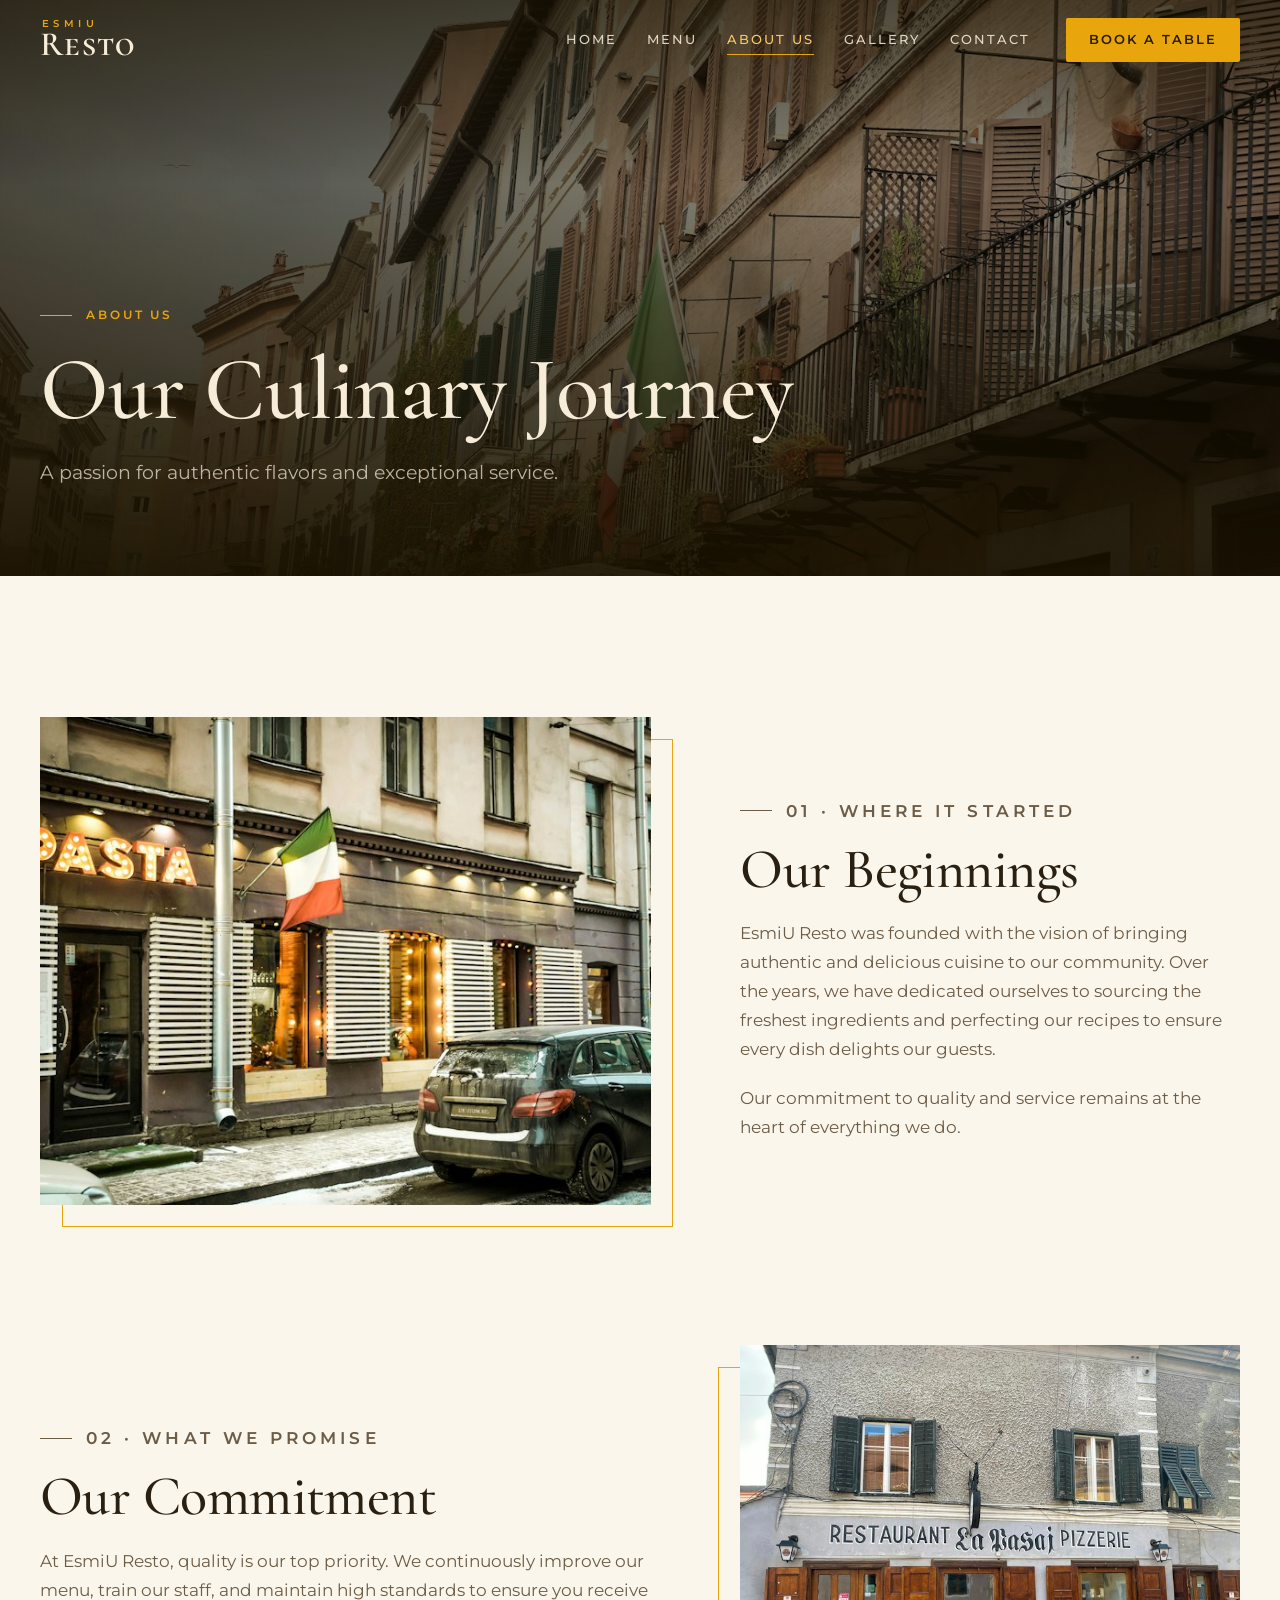
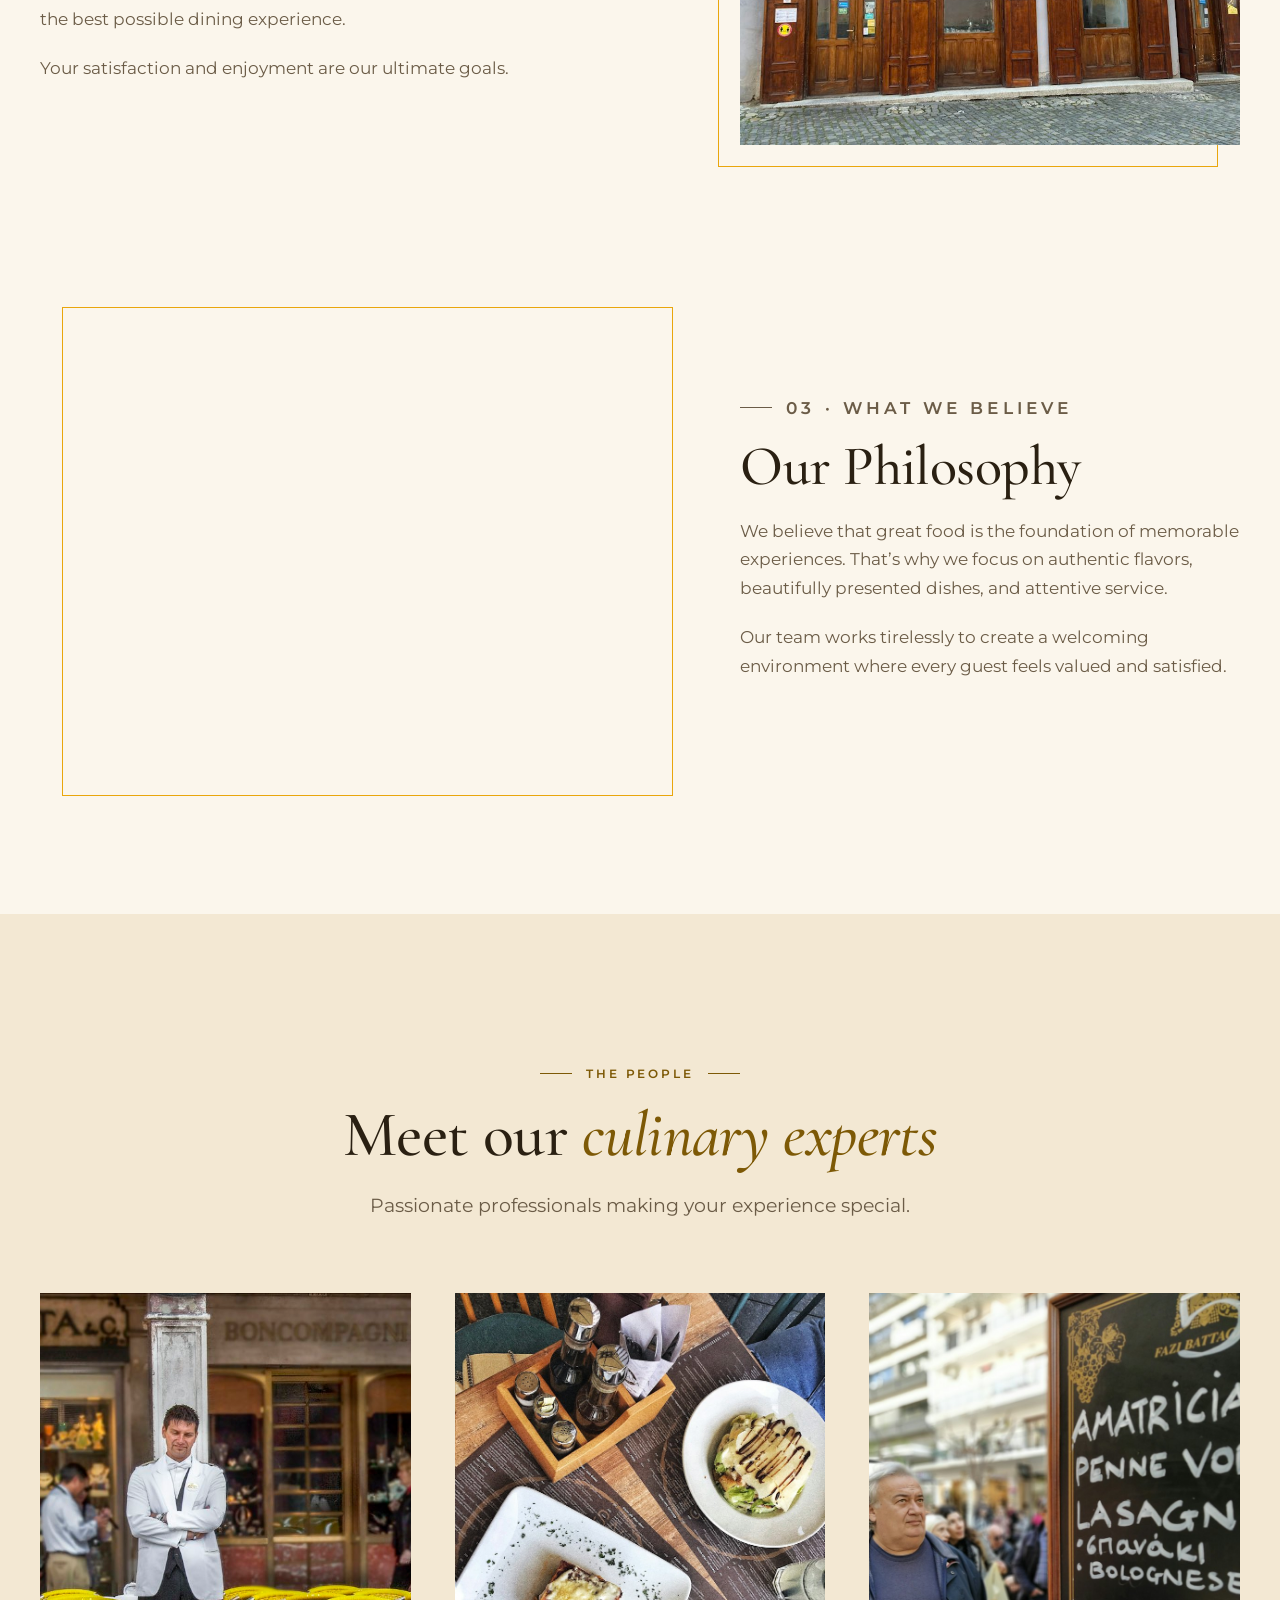
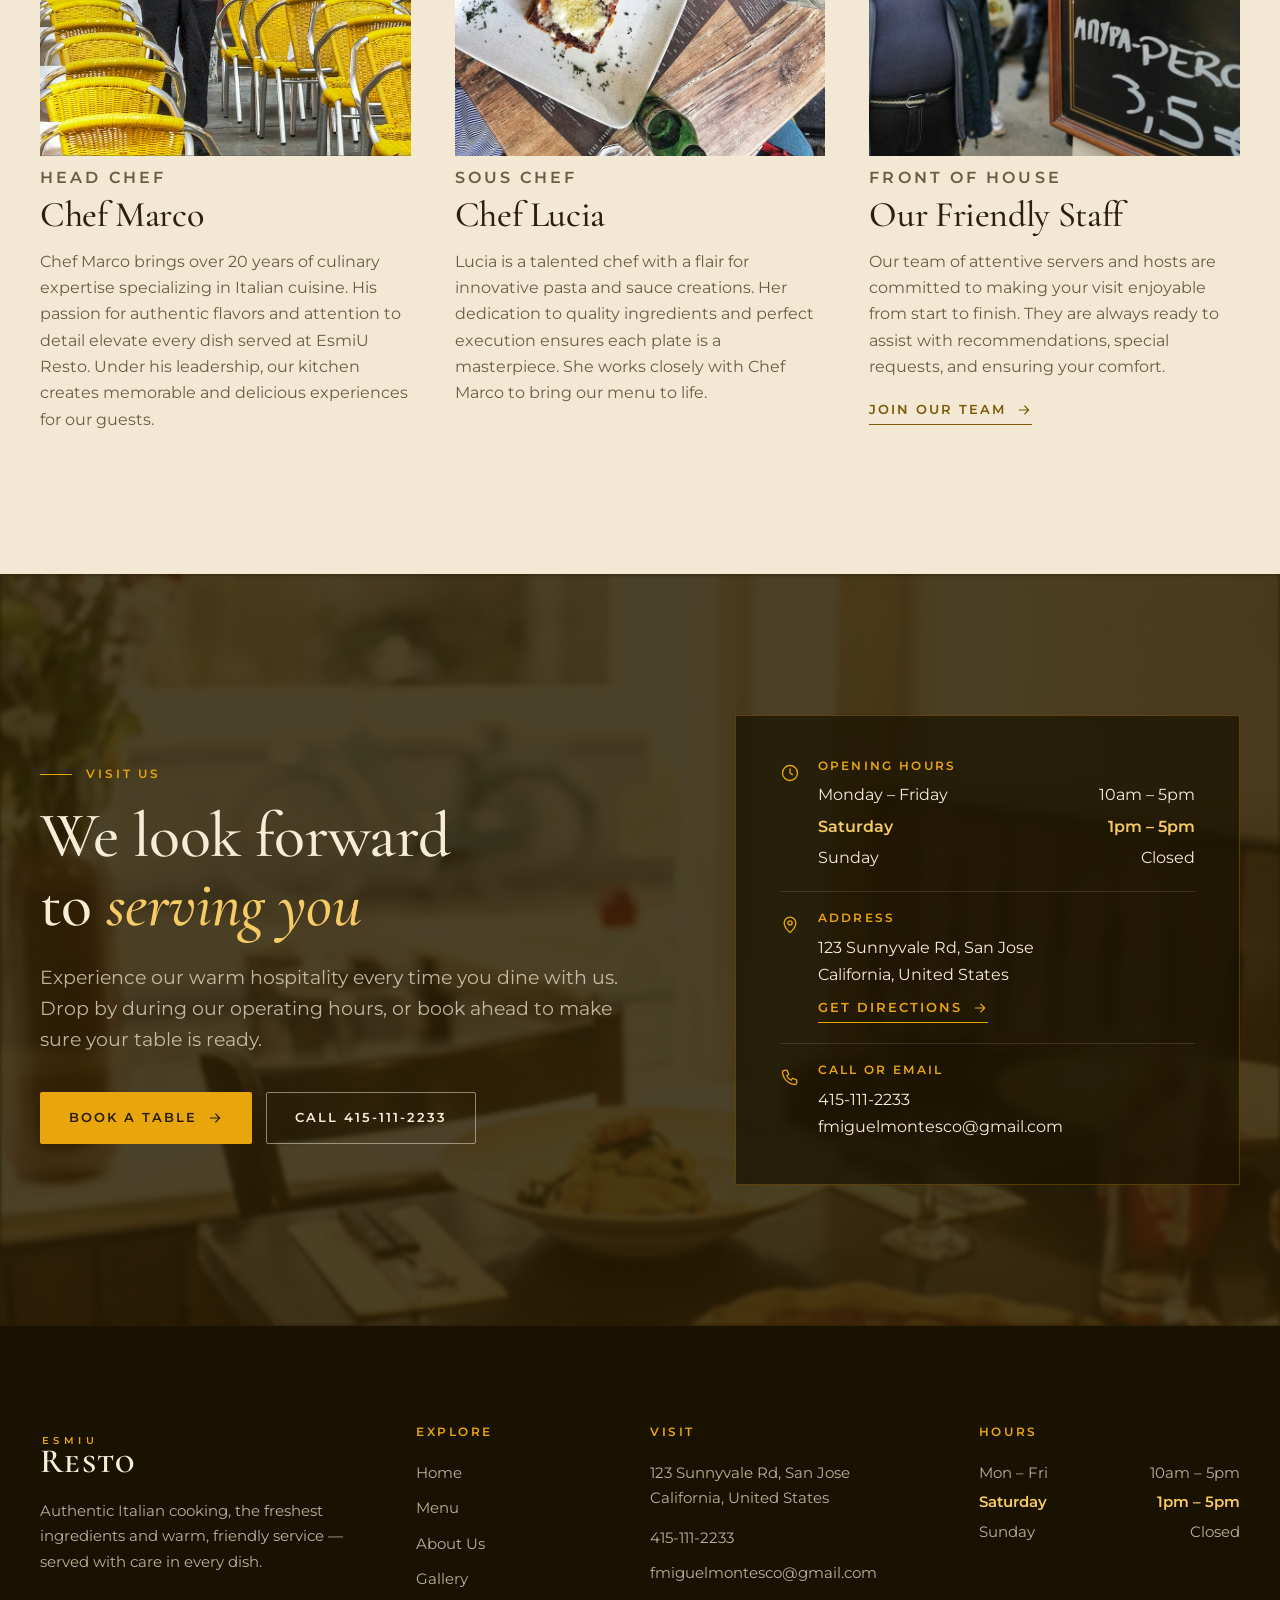
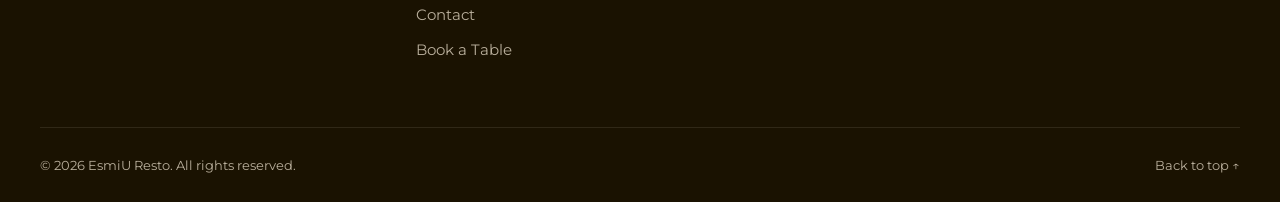
==== commit fdc5471d: "Add contact and gallery pages for EsmiU Resto with responsive design and SEO optimization" ====
--- a/about.html
+++ b/about.html
@@ -42,7 +42,7 @@
           <li><a class="nav__link" href="gallery.html">Gallery</a></li>
           <li><a class="nav__link" href="contact.html">Contact</a></li>
         </ul>
-        <a class="btn btn--gold nav__cta" href="contact.html#booking">Book a Table</a>
+        <a class="btn btn--gold nav__cta" href="booking.html">Book a Table</a>
         <p class="nav__extra">Mon–Fri 10am–5pm · Sat 1pm–5pm<br><a href="tel:415-111-2233">415-111-2233</a></p>
       </nav>
       <button class="nav-toggle" type="button" aria-controls="site-nav" aria-expanded="false" aria-label="Open menu" data-nav-toggle>
@@ -61,7 +61,7 @@
       </div>
       <div class="container page-hero__content">
         <p class="eyebrow reveal">About us</p>
-        <h1 class="reveal" id="page-title" style="--d:.08s">Our Culinary Journey</h1>
+        <h1 id="page-title" data-split>Our Culinary Journey</h1>
         <p class="lead reveal" style="--d:.16s">A passion for authentic flavors and exceptional service.</p>
       </div>
     </section>
@@ -70,7 +70,7 @@
     <section class="section" aria-label="Our story">
       <div class="container">
         <article class="feature">
-          <div class="feature__media reveal">
+          <div class="feature__media reveal reveal--mask">
             <img src="assets/images/about-beginnings-800.jpg"
                  srcset="assets/images/about-beginnings-800.jpg 800w, assets/images/about-beginnings-1600.jpg 1600w"
                  sizes="(max-width: 960px) 92vw, 55vw" width="800" height="533" loading="lazy" decoding="async"
@@ -85,7 +85,7 @@
         </article>
 
         <article class="feature feature--flip">
-          <div class="feature__media reveal">
+          <div class="feature__media reveal reveal--mask">
             <img src="assets/images/about-commitment-800.jpg"
                  srcset="assets/images/about-commitment-800.jpg 800w, assets/images/about-commitment-1600.jpg 1600w"
                  sizes="(max-width: 960px) 92vw, 55vw" width="800" height="600" loading="lazy" decoding="async"
@@ -100,7 +100,7 @@
         </article>
 
         <article class="feature">
-          <div class="feature__media reveal">
+          <div class="feature__media reveal reveal--mask">
             <img src="assets/images/about-philosophy-800.jpg"
                  srcset="assets/images/about-philosophy-800.jpg 800w, assets/images/about-philosophy-1600.jpg 1600w"
                  sizes="(max-width: 960px) 92vw, 55vw" width="800" height="530" loading="lazy" decoding="async"
@@ -174,7 +174,7 @@
           <h2 class="title" id="visit-title" style="margin-top:18px">We look forward to <em>serving you</em></h2>
           <p class="lead">Experience our warm hospitality every time you dine with us. Drop by during our operating hours, or book ahead to make sure your table is ready.</p>
           <div class="visit__actions">
-            <a class="btn btn--gold" href="contact.html#booking">Book a Table <svg class="icon" aria-hidden="true"><use href="#i-arrow"/></svg></a>
+            <a class="btn btn--gold" href="booking.html">Book a Table <svg class="icon" aria-hidden="true"><use href="#i-arrow"/></svg></a>
             <a class="btn btn--outline" href="tel:415-111-2233">Call 415-111-2233</a>
           </div>
         </div>
@@ -227,7 +227,8 @@
           <li><a href="menu.html">Menu</a></li>
           <li><a href="about.html">About Us</a></li>
           <li><a href="gallery.html">Gallery</a></li>
-          <li><a href="contact.html">Contact &amp; Booking</a></li>
+          <li><a href="contact.html">Contact</a></li>
+          <li><a href="booking.html">Book a Table</a></li>
         </ul>
       </div>
       <div>
--- a/assets/css/styles.css
+++ b/assets/css/styles.css
@@ -215,6 +215,21 @@
 .btn--dark { background: var(--ink); color: var(--cream); }
 .btn--dark:hover { background: var(--gold-deep); }
 
+.btn--ghost { border-color: rgba(39, 28, 2, 0.3); background: transparent; color: var(--ink); }
+.btn--ghost:hover { border-color: var(--ink); background: var(--ink); color: var(--cream); }
+
+/* Spinner while a form is sending */
+.btn.is-loading { pointer-events: none; opacity: 0.85; }
+.btn.is-loading::before {
+  content: "";
+  width: 16px;
+  height: 16px;
+  border: 2px solid currentColor;
+  border-right-color: transparent;
+  border-radius: 50%;
+  animation: spin 0.7s linear infinite;
+}
+
 /* ---------- Header & navigation ---------- */
 
 .site-header {
@@ -530,6 +545,7 @@
 /* ---------- Sections ---------- */
 
 .section { padding-block: clamp(80px, 11vw, 150px); }
+.section--flush-top { padding-top: 0; }
 .section--tint { background: var(--paper-2); }
 .section--dark { background: var(--ink); color: var(--on-dark); }
 
@@ -720,6 +736,8 @@
   text-transform: uppercase;
   color: var(--gold);
 }
+.dish__meta { display: flex; align-items: baseline; justify-content: space-between; gap: 12px; }
+.dish__price { font: 600 25px/1 var(--font-display); color: var(--gold-soft); }
 .dish h3 { font-size: 29px; }
 .dish p { flex: 1; font-size: 15px; color: var(--on-dark-muted); }
 .dish .link-arrow { align-self: flex-start; margin-top: 8px; }
@@ -877,96 +895,94 @@
 
 .feature__text h2 { margin-top: 18px; font-size: clamp(36px, 4.4vw, 56px); }
 .feature__text p { margin-top: 20px; font-size: 17px; color: var(--muted); }
+.feature__text .feature__price { margin-top: 14px; font: 600 32px/1 var(--font-display); color: var(--gold-deep); }
 .feature__text .btn,
 .feature__text .link-arrow { margin-top: 32px; }
 
-/* ---------- La Carta (full menu) ---------- */
-
-.carta {
-  position: relative;
-  padding: clamp(36px, 6vw, 84px);
+/* ---------- Menu cards (menu) ---------- */
+
+.menu-grid {
+  display: grid;
+  grid-template-columns: repeat(3, 1fr);
+  gap: clamp(20px, 2.6vw, 32px);
+}
+
+.menu-card {
+  display: flex;
+  flex-direction: column;
   border: 1px solid var(--line);
-  background: var(--paper);
-  box-shadow: 0 40px 80px -56px rgba(39, 28, 2, 0.45);
-}
-.carta::before {
-  content: "";
-  position: absolute;
-  inset: 10px;
-  border: 1px solid rgba(125, 89, 6, 0.3);
-  pointer-events: none;
-}
-
-.carta__head { margin-bottom: clamp(40px, 6vw, 64px); text-align: center; }
-.carta__head .brand { color: var(--ink); align-items: center; }
-.carta__head .brand__kicker { color: var(--gold-deep); }
-.carta__head .brand__name { font-size: 54px; }
-.carta__head p {
-  margin-top: 14px;
-  font: italic 400 20px/1.4 var(--font-display);
-  color: var(--muted);
-}
-
-.carta__cols {
-  display: grid;
-  grid-template-columns: 1fr 1fr;
-  gap: 56px clamp(40px, 6vw, 96px);
-}
-.carta__cols > div { display: grid; gap: 48px; align-content: start; }
-
-.carta__group h3 {
-  display: flex;
-  flex-wrap: wrap;
-  align-items: baseline;
-  gap: 4px 14px;
-  padding-bottom: 14px;
-  border-bottom: 1px solid var(--line);
-  font: 600 27px/1 var(--font-mark);
-  letter-spacing: 0.06em;
-  color: var(--gold-deep);
-}
-.carta__group h3 small {
-  font: italic 400 18px var(--font-display);
-  letter-spacing: 0;
-  color: var(--muted);
-}
-
-.carta__item {
-  margin-inline: -14px;
-  padding: 20px 14px;
-  border-bottom: 1px dashed rgba(39, 28, 2, 0.16);
-}
-.carta__item:target { animation: flash 2.6s ease; }
-.carta__item h4 {
-  display: flex;
-  flex-wrap: wrap;
-  align-items: center;
-  gap: 8px 12px;
-  font-size: 27px;
-}
-.carta__item p { margin-top: 6px; font-size: 15px; color: var(--muted); }
-
-@keyframes flash {
-  0%, 45% { background: rgba(233, 166, 12, 0.2); }
-  100% { background: transparent; }
-}
-
-.tag {
-  padding: 6px 10px;
-  border: 1px solid var(--gold);
+  background: #fffdf8;
+  transition: transform 0.5s var(--ease), box-shadow 0.5s var(--ease), border-color 0.3s;
+}
+.menu-card[hidden] { display: none; }
+.menu-card:hover {
+  border-color: transparent;
+  box-shadow: 0 34px 60px -32px rgba(39, 28, 2, 0.5);
+  transform: translateY(-6px);
+}
+.menu-card:target { animation: card-flash 2.8s ease; }
+
+@keyframes card-flash {
+  0%, 50% { box-shadow: 0 0 0 3px var(--gold), 0 34px 60px -32px rgba(39, 28, 2, 0.5); }
+}
+
+.menu-card__media { position: relative; aspect-ratio: 4 / 3; overflow: hidden; background: var(--ink); }
+.menu-card__media img {
+  width: 100%;
+  height: 100%;
+  object-fit: cover;
+  transition: transform 1.1s var(--ease);
+}
+.menu-card:hover .menu-card__media img { transform: scale(1.06); }
+
+.menu-card__tag {
+  position: absolute;
+  top: 16px;
+  left: 16px;
+  padding: 8px 12px;
   border-radius: 999px;
+  background: rgba(26, 18, 1, 0.82);
   font: 600 10px/1 var(--font-body);
   letter-spacing: 0.18em;
   text-transform: uppercase;
+  color: var(--gold-soft);
+}
+
+.menu-card__body {
+  display: flex;
+  flex: 1;
+  flex-direction: column;
+  gap: 10px;
+  padding: 26px 26px 30px;
+}
+.menu-card__cat {
+  font: 600 11px/1 var(--font-body);
+  letter-spacing: 0.2em;
+  text-transform: uppercase;
   color: var(--gold-deep);
 }
-
-.carta__note {
-  margin-top: 52px;
+.menu-card__head { display: flex; align-items: baseline; gap: 12px; }
+.menu-card__head h3 { font-size: clamp(26px, 2.3vw, 30px); }
+.menu-card__leader {
+  flex: 1;
+  min-width: 24px;
+  border-bottom: 2px dotted rgba(125, 89, 6, 0.4);
+  transform: translateY(-5px);
+}
+.menu-card__price {
+  flex: none;
+  font: 600 27px/1 var(--font-display);
+  color: var(--gold-deep);
+}
+.menu-card__desc { font-size: 15px; color: var(--muted); }
+
+.menu-note {
+  margin-top: 48px;
   text-align: center;
   font: italic 400 19px/1.5 var(--font-display);
   color: var(--muted);
 }
+.menu-actions { display: flex; flex-wrap: wrap; justify-content: center; gap: 14px; margin-top: 26px; }
 
 /* ---------- Photo tiles, bento & masonry ---------- */
 
@@ -1008,7 +1024,7 @@
 .tile:hover::after,
 .tile:focus-visible::after { opacity: 1; transform: none; }
 
-.tile.is-entering {
+.is-entering {
   animation: tile-in 0.7s var(--ease) both;
   animation-delay: calc(var(--i, 0) * 45ms);
 }
@@ -1225,6 +1241,7 @@
 }
 .cta-strip .title { font-size: clamp(34px, 4.4vw, 54px); }
 .cta-strip .lead { margin-top: 14px; }
+.cta-strip .visit__actions { margin-top: 0; }
 
 /* ---------- Forms ---------- */
 
@@ -1314,6 +1331,7 @@
   background: rgba(233, 166, 12, 0.1);
   animation: rise-in 0.6s var(--ease) both;
 }
+.form-success[hidden] { display: none; }
 .form-success > :not(.check) { grid-column: 2; }
 .form-success h3 { font-size: 28px; }
 .form-success p { margin-top: 8px; color: var(--muted); }
@@ -1342,6 +1360,7 @@
 /* ---------- Booking form ---------- */
 
 .form-step { min-width: 0; margin: 0; padding: 0; border: 0; }
+.form-card > .form-step:first-of-type { margin-top: 36px; }
 .form-step + .form-step { margin-top: 40px; padding-top: 36px; border-top: 1px solid var(--line); }
 .form-step legend {
   float: left;
@@ -1349,11 +1368,12 @@
   align-items: center;
   gap: 14px;
   width: 100%;
+  margin-bottom: 26px;
   padding: 0;
   font: 500 clamp(26px, 2.6vw, 30px)/1.1 var(--font-display);
 }
 .form-step legend + * { clear: both; }
-.form-step .form-grid { margin-top: 24px; }
+.form-step .form-grid { margin-top: 0; }
 
 .form-step__num {
   position: relative;
@@ -1458,7 +1478,7 @@
   box-shadow: 0 40px 80px -44px rgba(26, 18, 1, 0.75);
 }
 .ticket .brand { color: var(--on-dark); }
-.ticket .eyebrow { margin-top: 18px; color: var(--gold); }
+.ticket .eyebrow { display: flex; margin-top: 20px; color: var(--gold); }
 .ticket__tear {
   position: relative;
   margin: 26px -32px 4px;
@@ -1504,6 +1524,70 @@
 .ticket__foot a { color: var(--gold); font-weight: 600; }
 
 .booking__aside { display: grid; gap: 24px; }
+
+/* "Requested" stamp pressed onto the ticket once a booking is sent */
+.ticket__stamp {
+  position: absolute;
+  top: 30px;
+  right: 26px;
+  padding: 8px 12px;
+  border: 2px solid var(--gold);
+  border-radius: 2px;
+  font: 700 11px/1 var(--font-body);
+  letter-spacing: 0.24em;
+  text-transform: uppercase;
+  color: var(--gold);
+  opacity: 0;
+  transform: rotate(-10deg) scale(1.8);
+  pointer-events: none;
+}
+.ticket.is-confirmed .ticket__stamp {
+  opacity: 1;
+  transform: rotate(-10deg) scale(1);
+  transition: opacity 0.2s 0.35s, transform 0.5s cubic-bezier(0.3, 1.6, 0.5, 1) 0.35s;
+}
+
+.form-error {
+  margin-top: 20px;
+  padding: 14px 18px;
+  border-left: 3px solid var(--error);
+  background: rgba(179, 65, 43, 0.08);
+  font-size: 14.5px;
+  color: var(--error);
+}
+.form-error a { font-weight: 600; text-decoration: underline; }
+
+/* On-page booking confirmation */
+.form-card.is-done > :not([data-booking-done]) { display: none; }
+.booking-done {
+  display: grid;
+  justify-items: center;
+  padding-block: clamp(12px, 3vw, 32px);
+  text-align: center;
+  animation: rise-in 0.6s var(--ease) both;
+}
+.booking-done[hidden] { display: none; }
+.booking-done .check { grid-row: auto; width: 78px; height: 78px; margin-bottom: 20px; }
+.booking-done .eyebrow::after { content: ""; width: 32px; height: 1px; background: currentColor; }
+.booking-done h3 { margin-top: 16px; font-size: clamp(36px, 4.2vw, 50px); outline: none; }
+.booking-done > p { max-width: 46ch; margin-top: 14px; color: var(--muted); }
+.booking-done strong { color: var(--text); }
+.booking-done__ref {
+  display: inline-flex;
+  align-items: baseline;
+  gap: 14px;
+  margin: 26px 0 0;
+  padding: 12px 22px;
+  border: 1px dashed var(--gold-deep);
+}
+.booking-done__ref dt {
+  font: 600 11px/1 var(--font-body);
+  letter-spacing: 0.2em;
+  text-transform: uppercase;
+  color: var(--muted);
+}
+.booking-done__ref dd { margin: 0; font: 600 24px/1 var(--font-mark); letter-spacing: 0.1em; color: var(--ink); }
+.booking-done__actions { display: flex; flex-wrap: wrap; justify-content: center; gap: 12px; margin-top: 30px; }
 
 /* ---------- Info tiles (contact & booking) ---------- */
 
@@ -1563,7 +1647,8 @@
 .info-tile address { font-size: 15px; color: var(--muted); }
 .info-tile .hours { font-size: 15px; color: var(--muted); }
 .info-tile .hours li.is-today { color: var(--gold-deep); }
-.info-tile__link { font-weight: 600; color: var(--ink); word-break: break-word; transition: color 0.2s; }
+.info-tile__link { font-weight: 600; color: var(--ink); transition: color 0.2s; }
+.info-tile .status { margin-top: auto; padding-top: 8px; font-size: 13.5px; }
 .info-tile__link:hover { color: var(--gold-deep); }
 .info-tile .link-arrow { align-self: flex-start; margin-top: auto; padding-top: 8px; }
 
@@ -1843,8 +1928,8 @@
 }
 .js body.is-leaving::after { animation: curtain-down 0.45s var(--ease-io) both; }
 
-@keyframes curtain-up { from { transform: translateY(0); } to { transform: translateY(-102%); } }
-@keyframes curtain-down { from { transform: translateY(102%); } to { transform: translateY(0); } }
+@keyframes curtain-up { from { transform: translateY(0); } to { transform: translateY(-102%); visibility: hidden; } }
+@keyframes curtain-down { from { transform: translateY(102%); visibility: visible; } to { transform: translateY(0); } }
 
 /* Headlines split into letters that rise into place */
 .split .word {
@@ -1887,7 +1972,8 @@
   transition-delay: var(--d, 0s);
 }
 .js .reveal--mask img + img { transition-delay: calc(var(--d, 0s) + 0.25s); }
-.js .reveal--mask.is-visible img { clip-path: inset(0); transform: none; }
+/* Ends past the edges so drop shadows aren't clipped. */
+.js .reveal--mask.is-visible img { clip-path: inset(-80px); transform: none; }
 .js .feature__media.reveal--mask::before {
   opacity: 0;
   transform: translate(-22px, -22px);
@@ -1901,6 +1987,7 @@
   .dishes { grid-template-columns: repeat(2, 1fr); }
   .footer-grid { grid-template-columns: 1fr 1fr; }
   .tiles-4 { grid-template-columns: repeat(2, 1fr); }
+  .menu-grid { grid-template-columns: repeat(2, 1fr); }
   .scroll-cue { display: none; }
 }
 
@@ -1945,8 +2032,6 @@
 
   .story-item { grid-template-columns: 1fr; gap: 18px; }
 
-  .carta__cols { grid-template-columns: 1fr; }
-  .carta__head .brand__name { font-size: 44px; }
 
   .bento { grid-template-columns: 1fr 1fr; grid-auto-rows: 150px; gap: 10px; }
   .bento > :first-child { grid-column: span 2; grid-row: span 2; }
@@ -1957,8 +2042,10 @@
   .form-success > :not(.check) { grid-column: auto; }
   .check { grid-row: auto; }
 
-  .tiles-4 { grid-template-columns: 1fr; }
+  .tiles-4,
+  .menu-grid { grid-template-columns: 1fr; }
   .faq__body { padding-right: 0; }
+  .booking-done__actions .btn { width: 100%; }
   .ticket { padding-inline: 24px; }
   .ticket__tear { margin-inline: -24px; }
 
@@ -1989,4 +2076,5 @@
   .js .reveal--mask img { clip-path: none; transform: none; }
   .js body::after { display: none; }
   .marquee__track { animation: none; }
-}
+  .split .char { animation: none; transform: none; }
+}
